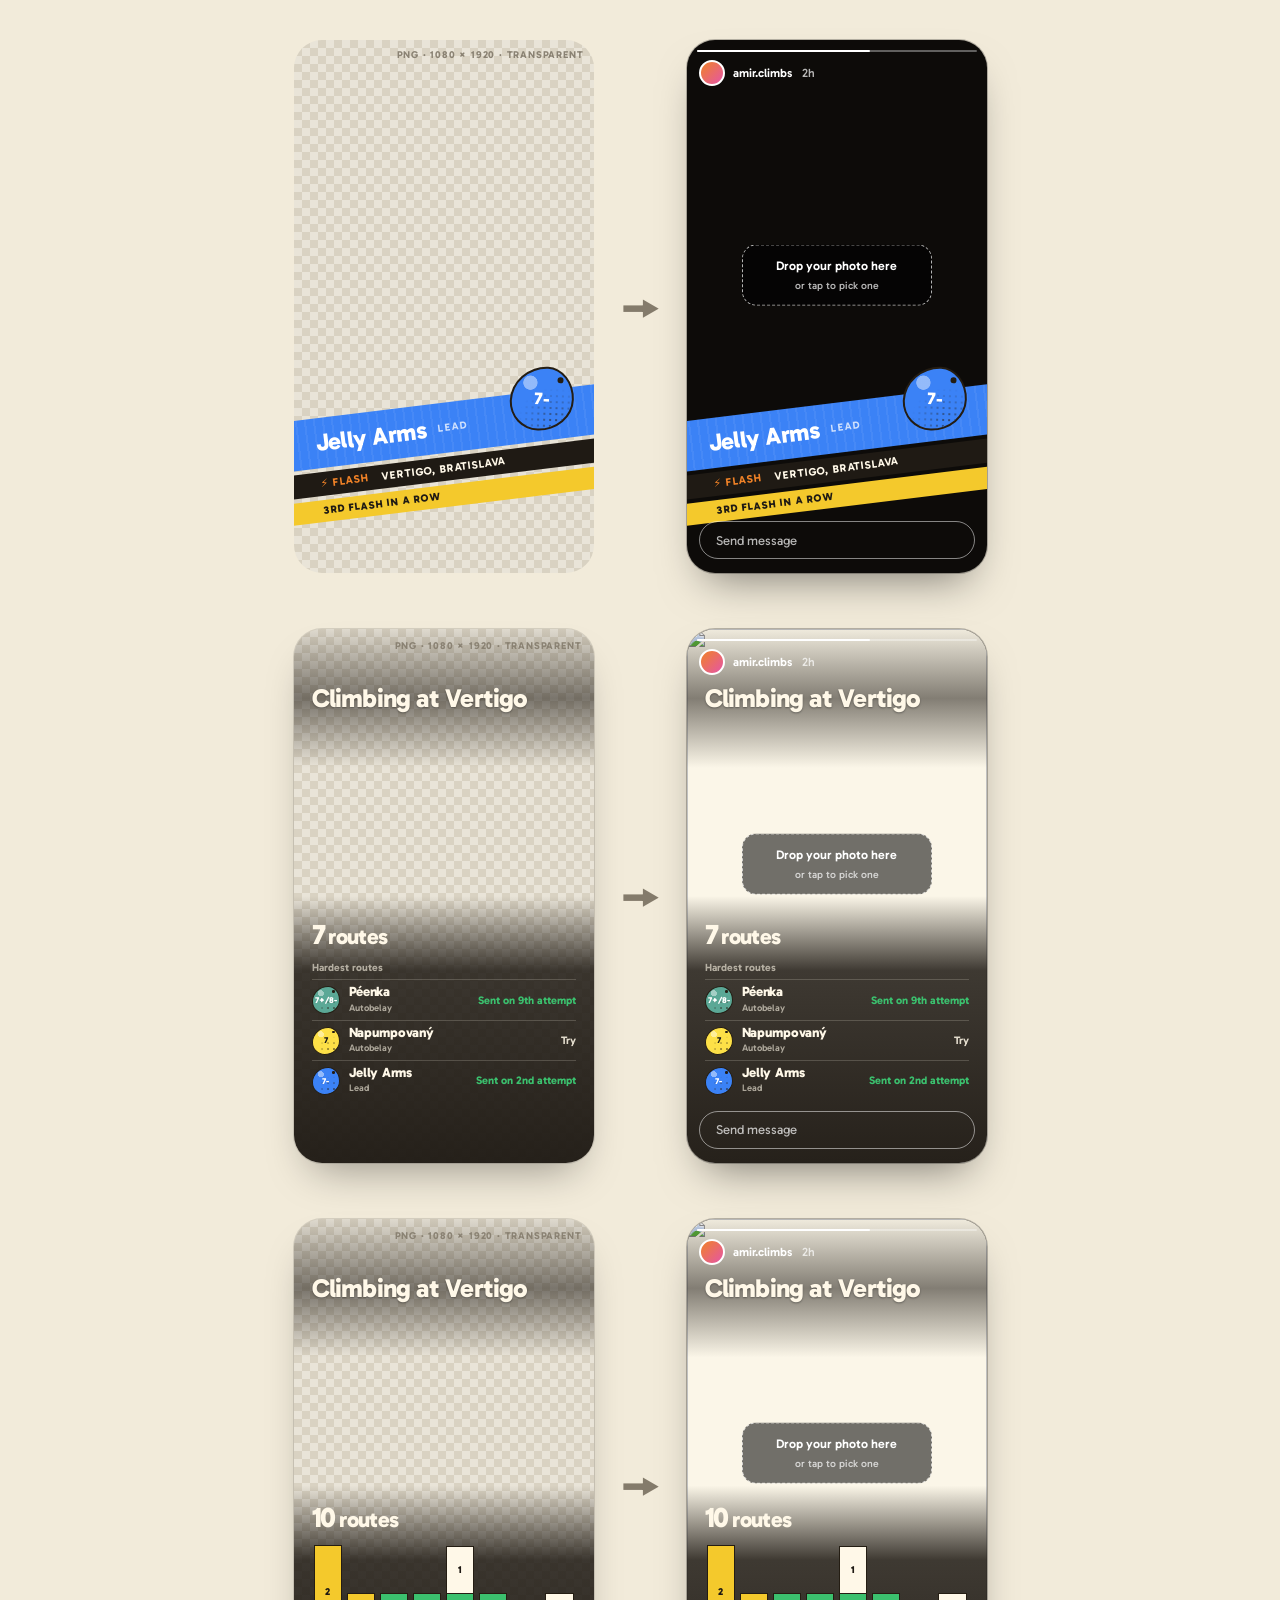
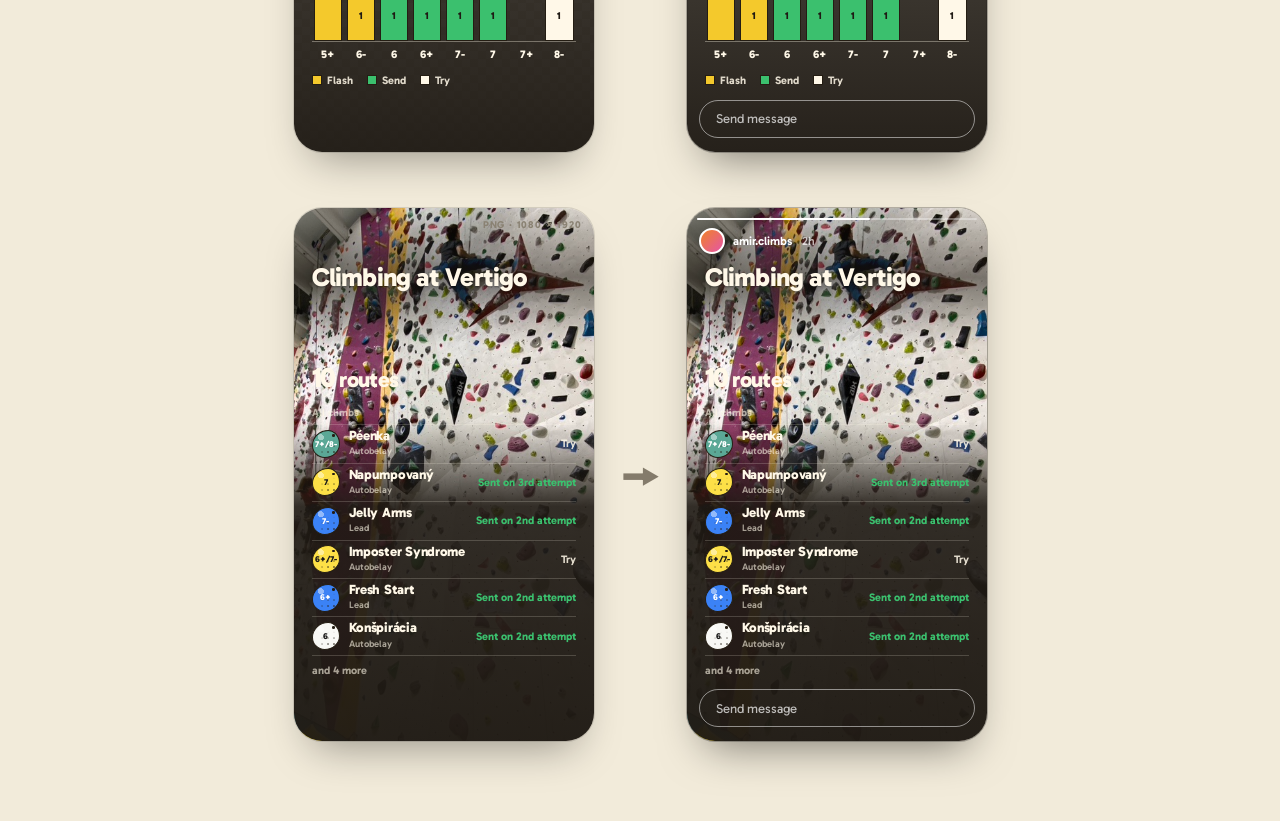
==== index.html @ 857c284e "Share format mocks" ====
<!doctype html>
<html lang="en">
<head>
<meta charset="utf-8">
<meta name="viewport" content="width=device-width, initial-scale=1, viewport-fit=cover">
<title>Jugs share formats</title>
<link rel="preconnect" href="https://fonts.googleapis.com">
<link rel="preconnect" href="https://fonts.gstatic.com" crossorigin>
<link href="https://fonts.googleapis.com/css2?family=Gabarito:wght@400;500;600;700;800&display=swap" rel="stylesheet">
<link rel="stylesheet" href="./app.css">
<style>
  :root { --ink: #1F1A14; --muted: #847B6B; --line: #E5DCC4; --font-display: "Gabarito", system-ui, -apple-system, sans-serif; --cream: #FFF8E8; }
  * { box-sizing: border-box; }
  html, body { margin: 0; padding: 0; }
  body { background: var(--bg); color: var(--ink); font-family: var(--font-body); font-size: 15px; line-height: 1.5; -webkit-font-smoothing: antialiased; }
  .page { max-width: 900px; margin: 0 auto; padding: 40px 20px 80px; }
  h1 { font-family: var(--font-display); font-weight: 800; font-size: 32px; letter-spacing: -.03em; margin: 0 0 8px; line-height: 1; }
  .lede { max-width: 620px; margin: 0 0 8px; }
  .lede.m { color: var(--muted); margin-bottom: 34px; }
  h2 { font-family: var(--font-display); font-weight: 800; font-size: 20px; letter-spacing: -.02em; margin: 40px 0 4px; }
  .note { color: var(--muted); font-size: 13.5px; max-width: 620px; margin: 0 0 18px; }
  .pair { display: flex; gap: 32px; flex-wrap: wrap; align-items: flex-start; }
  .col { flex: none; }
  .cap { font-family: var(--font-display); font-weight: 700; font-size: 14px; margin: 10px 0 2px; }
  .sub { color: var(--muted); font-size: 12.5px; max-width: 300px; line-height: 1.4; }
  ul.spec { margin: 8px 0 0; padding-left: 18px; max-width: 620px; }
  ul.spec li { margin: 4px 0; }
  ul.spec b { font-family: var(--font-display); }

  /* THE FILE. A transparent PNG: the tilted tape and the jug inside a
     rectangle with nothing else in it. The checker is the viewer's, not
     the file's. Drawn at a third of its export size. */
  .pair { justify-content: center; align-items: center; gap: 28px; }
  .arrow { font-family: var(--font-display); font-weight: 800; font-size: 40px; color: var(--muted); }
  .file.story { border-radius: 28px; box-shadow: none;
    background-color: #e9e4d8;
    background-image: linear-gradient(45deg, #d9d2c2 25%, transparent 25%, transparent 75%, #d9d2c2 75%), linear-gradient(45deg, #d9d2c2 25%, transparent 25%, transparent 75%, #d9d2c2 75%);
    background-size: 16px 16px; background-position: 0 0, 8px 8px; }
  .file .dim { position: absolute; top: 8px; right: 10px; font-size: 10px; font-weight: 700; letter-spacing: .08em; text-transform: uppercase; color: #8a8273; }

  /* THE PHONE. A story frame; the clip under the sticker is whatever the
     person filmed, so it takes a drop. */
  .story { width: 300px; aspect-ratio: 9 / 16; border-radius: 28px; overflow: hidden; position: relative; background: #0d0b09;
    box-shadow: 0 0 0 1px rgba(0,0,0,.25), 0 22px 44px -18px rgba(0,0,0,.5); }
  .story .vid, .story video { position: absolute; inset: 0; width: 100%; height: 100%; object-fit: cover; object-position: 60% 40%; }
  .story .vid.fallback { filter: brightness(.72) saturate(.9) blur(.4px); transform: scale(1.06); }
  .story .ig-bar { position: absolute; top: 10px; left: 10px; right: 10px; height: 2px; border-radius: 2px; background: rgba(255,255,255,.35); z-index: 3; }
  .story .ig-bar i { display: block; width: 62%; height: 100%; background: #fff; border-radius: 2px; }
  .story .ig-who { position: absolute; top: 20px; left: 12px; display: flex; align-items: center; gap: 8px; color: #fff; font-size: 12px; font-weight: 600; z-index: 3; }
  .story .ig-who b { width: 26px; height: 26px; border-radius: 50%; background: linear-gradient(135deg,#F08227,#E555A7); border: 2px solid #fff; }
  .story .ig-who span { opacity: .7; font-weight: 500; margin-left: 2px; }
  .story .ig-msg { position: absolute; left: 12px; right: 12px; bottom: 14px; height: 38px; border-radius: 22px; z-index: 3;
    border: 1px solid rgba(255,255,255,.5); color: rgba(255,255,255,.7); font-size: 13px; display: flex; align-items: center; padding: 0 16px; }
  .story .drop { position: absolute; left: 50%; top: 44%; transform: translate(-50%,-50%); z-index: 4; text-align: center; color: #fff; font-size: 12.5px; font-weight: 600;
    background: rgba(0,0,0,.55); border: 1.5px dashed rgba(255,255,255,.7); border-radius: 14px; padding: 12px 14px; width: 190px; line-height: 1.35; cursor: pointer; }
  .story .drop small { display: block; opacity: .7; font-weight: 500; margin-top: 4px; }
  .story.has .drop { display: none; }
  .story.over { outline: 3px solid var(--orange); }
  input[type=file] { display: none; }

  /* THE STICKER, as picked: the tape in the hold's colour at the angle
     tape gets stuck on, running off both edges; the small print on an ink
     strip; a third strip only when there is a line worth it; the jug
     closing the name strip, riding high and a little off its line. The jug
     keeps its print inside the outline; only the plate cast behind it
     goes, so nothing sits outside the round. */
  .hold.sm.h64 { flex: 0 0 64px; width: 64px; height: 64px; }
  .hold.sm.h64 .route.sm { flex: 0 0 64px; width: 64px; height: 64px; font-size: 17px; }
  .hold.flat .route { box-shadow: none; }
  .t-tape { position: absolute; left: -30px; right: -30px; bottom: 66px; transform: rotate(-7deg); z-index: 5; --pl: 54px; }
  .t-tape .strip { display: flex; align-items: center; gap: 12px; padding: 0 118px 0 var(--pl); height: 50px; background: var(--tc); color: var(--tk);
    background-image: repeating-linear-gradient(90deg, rgba(255,255,255,.06) 0 2px, transparent 2px 9px); }
  .t-tape .strip .nm { font-family: var(--font-display); font-weight: 800; font-size: 24px; letter-spacing: -.02em; white-space: nowrap; }
  .t-tape .strip .disc { font-family: var(--font-body); font-weight: 700; font-size: 10.5px; letter-spacing: .12em; text-transform: uppercase; opacity: .75; white-space: nowrap; }
  .t-tape .strip2 { margin-top: 4px; height: 24px; padding-left: var(--pl); background: var(--ink); color: var(--cream); font-size: 11px; font-weight: 700; letter-spacing: .08em; text-transform: uppercase; display: flex; align-items: center; gap: 14px; white-space: nowrap; }
  .t-tape .strip2 b { color: var(--orange); }
  .t-tape .strip3 { margin-top: 4px; height: 22px; padding-left: var(--pl); background: var(--yellow); color: var(--ink); font-size: 10.5px; font-weight: 800; letter-spacing: .08em; text-transform: uppercase; display: flex; align-items: center; white-space: nowrap; }
  .t-tape .hold { position: absolute; right: 38px; top: -24px; transform: rotate(9deg); }
  .story .t-tape { left: -30px; right: -30px; }
  .story .t-tape .hold { right: 44px; }

  .flow { display: flex; gap: 10px; flex-wrap: wrap; margin: 10px 0 0; padding: 0; list-style: none; }
  .flow li { background: var(--paper); border: 1.5px solid var(--line); border-radius: 12px; padding: 9px 12px; font-size: 13px; max-width: 230px; }
  .flow li b { display: block; font-family: var(--font-display); font-size: 12px; color: var(--muted); letter-spacing: .06em; text-transform: uppercase; margin-bottom: 2px; }
  .pill { display: inline-flex; align-items: center; gap: 6px; padding: 7px 12px; border-radius: 999px; background: var(--ink); color: var(--cream);
    font-family: var(--font-display); font-weight: 700; font-size: 12.5px; vertical-align: middle; }
  /* holds: holdHTML's emission, small */
  .hold.sm.hx { flex: 0 0 var(--hs); width: var(--hs); height: var(--hs); }
  .hold.sm.hx .route.sm { flex: 0 0 var(--hs); width: var(--hs); height: var(--hs); font-size: calc(var(--hs) * .3); --rox: 3px; --roy: 4px; --rbw: 2px; }
  .hold.sm.hx .badge-sent { width: 15px; height: 15px; top: -5px; right: -5px; }
  .hold.sm.hx .badge-sent svg { width: 8px; height: 8px; }

  /* ===== THE POSTER. 1080×1920, opaque. The lane's own wall photo is the
     whole picture. The place is the headline, the city under it, the date
     small. Then how much was climbed. Then ONE highlight if the session
     earned one, printed as the same tape the send sticker uses, so the two
     things people share are one family. On a quiet session the holds
     climbed sit where the tape would, no ticks, the count already says how
     many were sent. A paper foot with the lockup and the store line. */
  .card { width: 270px; aspect-ratio: 9 / 16; border-radius: 22px; overflow: hidden; position: relative; background: var(--paper-2);
    display: flex; flex-direction: column; box-shadow: 0 0 0 1px rgba(0,0,0,.12), 0 22px 44px -18px rgba(0,0,0,.4); }
  .card .ph { position: relative; flex: 1; min-height: 0; overflow: hidden; }
  .card .ph img { position: absolute; inset: 0; width: 100%; height: 100%; object-fit: cover; object-position: 60% 30%; }
  .card .scrim { position: absolute; inset: 0; background: linear-gradient(180deg, rgba(31,26,20,.05) 0%, rgba(31,26,20,.55) 13%, rgba(31,26,20,0) 26%, rgba(31,26,20,0) 50%, rgba(31,26,20,.86) 64%, rgba(31,26,20,.97) 100%); }
  .card .ph.plate { background: var(--ink); }
  .card .ph.plate::before { content: ""; position: absolute; inset: 0; opacity: .75;
    background-image: radial-gradient(circle, rgba(255,255,255,.16) 1.2px, transparent 1.5px); background-size: 7px 7px;
    -webkit-mask: linear-gradient(128deg, transparent 12%, #000 78%); mask: linear-gradient(128deg, transparent 12%, #000 78%); }
  .card .ph.plate .scrim { display: none; }
  .card .who { position: absolute; top: 16px; left: 18px; display: flex; align-items: center; gap: 8px; color: var(--cream); font-size: 12.5px; font-weight: 700; z-index: 2; }
  .card .who b { width: 26px; height: 26px; border-radius: 50%; background: linear-gradient(135deg,#F08227,#E555A7); border: 2px solid var(--cream); }
  .card .who .d { font-weight: 600; opacity: .7; margin-left: 2px; }
  /* the words: "Climbing at Vertigo" up top. The count
     of routes and boulders is the big figure. Then the one line the rule
     wrote, named for what it is: an epic project sent, a big flash, a new
     hardest. No date (the post carries one), no sends, no holds. */
  .card .top { position: absolute; top: 58px; left: 18px; right: 18px; color: var(--cream); z-index: 2; text-shadow: 0 1px 2px rgba(0,0,0,.35); }
  .card .top .hl { font-family: var(--font-display); font-weight: 800; font-size: 26px; letter-spacing: -.03em; line-height: .95; }
  .card .top .ctx { font-family: var(--font-display); font-weight: 700; font-size: 14px; color: rgba(255,248,232,.78); margin-top: 4px; }
  .card .words { position: absolute; left: 18px; right: 18px; bottom: 62px; color: var(--cream); z-index: 2; }
  .card .n { font-family: var(--font-display); font-weight: 800; font-size: 22px; letter-spacing: -.03em; line-height: 1.05; color: var(--cream); display: flex; gap: 12px; }
  .card .n b { font-weight: 800; font-size: 28px; letter-spacing: -.04em; margin-right: 4px; }
  /* the list: the hardest routes attempted, top three by grade. Small, so
     the photo keeps the frame: the name with the discipline under it, the
     outcome on the right in plain words. A rule puts a label over its row. */
  .card .list { margin-top: 10px; }
  .card .lt { font-size: 10.5px; font-weight: 700; color: rgba(255,248,232,.6); margin-bottom: 4px; }
  .card .li { display: flex; align-items: center; gap: 9px; padding: 5px 0; border-top: 1px solid rgba(255,248,232,.18); }
  .card .li .hold { flex: none; }
  .card .li .mid { flex: none; }
  .card .li .nm { font-family: var(--font-display); font-weight: 800; font-size: 13.5px; letter-spacing: -.02em; line-height: 1.05; white-space: nowrap; }
  .card .li .ds { font-size: 9.5px; font-weight: 600; color: rgba(255,248,232,.6); margin-top: 1px; }
  .card .li .out { flex: 1; min-width: 0; font-size: 11px; font-weight: 700; color: rgba(255,248,232,.85); text-align: right; line-height: 1.2; }
  .card .li .out.s { color: var(--green-lit); }
  .card .li .out.f { color: var(--yellow); }
  .hold.sm.h34 { flex: 0 0 28px; width: 28px; height: 28px; }
  .hold.sm.h34 .route.sm { flex: 0 0 28px; width: 28px; height: 28px; font-size: 8.5px; --rbw: 1.5px; }

  .card { width: 300px; border-radius: 28px; }
  .card .dim { position: absolute; top: 10px; right: 12px; z-index: 3; font-size: 10px; font-weight: 700; letter-spacing: .08em; text-transform: uppercase; color: #8a8273; }
  #png { background-color: #e9e4d8;
    background-image: linear-gradient(45deg, #d9d2c2 25%, transparent 25%, transparent 75%, #d9d2c2 75%), linear-gradient(45deg, #d9d2c2 25%, transparent 25%, transparent 75%, #d9d2c2 75%);
    background-size: 16px 16px; background-position: 0 0, 8px 8px; }
  #png .ph { background: transparent; }

  .story .card { position: absolute; inset: 0; width: 100%; border-radius: 0; box-shadow: none; }
  .story .ig-bar, .story .ig-who, .story .ig-msg { z-index: 6; }
  .story .drop { z-index: 7; }
  .gap { height: 56px; }
  /* THE CHART. Same frame as the poster, the list swapped for a bar per
     whole grade, stacked by outcome: flash, send, try. Three colours, one
     legend. Counts sit on the bars. */
  .card .chart { margin-top: 14px; }
  .card .bars { display: flex; align-items: flex-end; gap: 5px; height: 96px; padding: 0 2px; border-bottom: 1.5px solid rgba(255,248,232,.35); }
  .card .bar { flex: 1; display: flex; flex-direction: column-reverse; justify-content: flex-start; height: 100%; }
  .card .seg { flex: none; height: calc(var(--u) * var(--k)); display: flex; align-items: center; justify-content: center; font-family: var(--font-display); font-weight: 800; font-size: 10px; color: var(--ink); border: 1.5px solid var(--ink-plate); }
  .card .seg + .seg { margin-bottom: -1.5px; }
  .card .seg.fl { background: var(--yellow); }
  .card .seg.se { background: var(--green-lit); }
  .card .seg.tr { background: var(--cream); color: var(--ink); }
  .card .axis { display: flex; gap: 5px; padding: 5px 2px 0; }
  .card .axis div { flex: 1; text-align: center; font-family: var(--font-display); font-weight: 800; font-size: 11px; color: var(--cream); }
  .card .legend { display: flex; gap: 14px; margin-top: 10px; font-size: 11px; font-weight: 700; color: rgba(255,248,232,.85); }
  .card .legend i { display: inline-block; width: 10px; height: 10px; border: 1.5px solid var(--ink-plate); margin-right: 5px; vertical-align: -1px; }
  .card .legend .fl i { background: var(--yellow); } .card .legend .se i { background: var(--green-lit); } .card .legend .tr i { background: var(--cream); }
  #png3 { background-color: #e9e4d8;
    background-image: linear-gradient(45deg, #d9d2c2 25%, transparent 25%, transparent 75%, #d9d2c2 75%), linear-gradient(45deg, #d9d2c2 25%, transparent 25%, transparent 75%, #d9d2c2 75%);
    background-size: 16px 16px; background-position: 0 0, 8px 8px; }
  #png3 .ph { background: transparent; }
  /* THE FULL LIST. Opaque, a photo of the gym itself behind it. Every
     climb from the hardest down, six rows, the rest counted in one line. */
  .card.full .scrim { background: linear-gradient(180deg, rgba(31,26,20,.05) 0%, rgba(31,26,20,.55) 13%, rgba(31,26,20,0) 26%, rgba(31,26,20,0) 40%, rgba(31,26,20,.9) 56%, rgba(31,26,20,.97) 100%); }
  .card.full .list { margin-top: 12px; }
  .card.full .li { padding: 4px 0; }
  .card.full .more { padding-top: 7px; border-top: 1px solid rgba(255,248,232,.18); font-size: 11px; font-weight: 700; color: rgba(255,248,232,.6); }
</style>
</head>
<body>
<div class="page">
  <div class="pair">
    <div class="col">
      <div class="file story">
        <div class="dim">PNG · 1080 × 1920 · transparent</div>
        <div class="t-tape" style="--tc:#3b82f6;--tk:#ffffff">
          <div class="strip"><span class="nm">Jelly Arms</span><span class="disc">Lead</span></div>
          <div class="strip2"><b>⚡ Flash</b><span>Vertigo, Bratislava</span></div>
          <div class="strip3">3rd flash in a row</div>
          <span class="hold sm h64 flat" data-hold="blue|7-"></span>
        </div>
      </div>
    </div>
    <div class="arrow">→</div>
    <div class="col">
      <div class="story" id="story">
        <img class="vid fallback" id="fallback" alt="">
        <div class="ig-bar"><i></i></div>
        <div class="ig-who"><b></b>amir.climbs<span>2h</span></div>
        <div class="drop" id="drop">Drop your photo here<small>or tap to pick one</small></div>
        <div class="t-tape" style="--tc:#3b82f6;--tk:#ffffff">
          <div class="strip"><span class="nm">Jelly Arms</span><span class="disc">Lead</span></div>
          <div class="strip2"><b>⚡ Flash</b><span>Vertigo, Bratislava</span></div>
          <div class="strip3">3rd flash in a row</div>
          <span class="hold sm h64 flat" data-hold="blue|7-"></span>
        </div>
        <div class="ig-msg">Send message</div>
      </div>
      <input type="file" id="pick" accept="image/*,video/*">
    </div>
  </div>
  <div class="gap"></div>
  <div class="pair">
    <div class="col"><div class="card" id="png"><div class="dim">PNG · 1080 × 1920 · transparent</div></div></div>
    <div class="arrow">→</div>
    <div class="col">
      <div class="story" id="story2">
        <div class="card" id="ig"></div>
        <div class="ig-bar"><i></i></div>
        <div class="ig-who"><b></b>amir.climbs<span>2h</span></div>
        <div class="drop" id="drop2">Drop your photo here<small>or tap to pick one</small></div>
        <div class="ig-msg">Send message</div>
      </div>
      <input type="file" id="pick2" accept="image/*">
    </div>
  </div>
  <div class="gap"></div>
  <div class="pair">
    <div class="col"><div class="card" id="png3"><div class="dim">PNG · 1080 × 1920 · transparent</div></div></div>
    <div class="arrow">→</div>
    <div class="col">
      <div class="story" id="story3">
        <div class="card" id="ig3"></div>
        <div class="ig-bar"><i></i></div>
        <div class="ig-who"><b></b>amir.climbs<span>2h</span></div>
        <div class="drop" id="drop3">Drop your photo here<small>or tap to pick one</small></div>
        <div class="ig-msg">Send message</div>
      </div>
      <input type="file" id="pick3" accept="image/*">
    </div>
  </div>
  <div class="gap"></div>
  <div class="pair">
    <div class="col"><div class="card full" id="png4"><div class="dim">PNG · 1080 × 1920</div></div></div>
    <div class="arrow">→</div>
    <div class="col">
      <div class="story" id="story4">
        <div class="card full" id="ig4"></div>
        <div class="ig-bar"><i></i></div>
        <div class="ig-who"><b></b>amir.climbs<span>2h</span></div>
        <div class="ig-msg">Send message</div>
      </div>
    </div>
  </div>
</div>

<script>
  var PHOTO = "https://rtwpyhnmnrdedzvmehwr.supabase.co/storage/v1/object/public/wall-photos/vertigo-ab-anchor-8-1788968189180.jpg";
  var COLORS = {
    white:{bg:"#f8f8f5",fg:"#1a1a1a"}, yellow:{bg:"#fde047",fg:"#1a1a1a"}, orange:{bg:"#f97316",fg:"#ffffff"},
    red:{bg:"#e11d48",fg:"#ffffff"}, pink:{bg:"#ec4899",fg:"#ffffff"}, blue:{bg:"#3b82f6",fg:"#ffffff"},
    green:{bg:"#15803d",fg:"#ffffff"}, teal:{bg:"#5ba896",fg:"#ffffff"}, black:{bg:"#26211a",fg:"#FFF8E8"}
  };
  // holdHTML()'s exact emission for a rope hold: the grade on the face.
  function routeDiv(color, grade) {
    var c = COLORS[color] || COLORS.blue;
    return '<div class="route sm' + (color === "black" ? " is-deep" : "") +
      '" style="--c:' + c.bg + ';color:' + c.fg + '"><span class="bolt"></span><span class="grade">' + grade + '</span></div>';
  }
  document.querySelectorAll("[data-hold]").forEach(function (el) {
    var p = el.getAttribute("data-hold").split("|"); el.innerHTML = routeDiv(p[0], p[1]);
  });
  document.getElementById("fallback").src = PHOTO;

  // Your own clip under the sticker: drop or pick, stays in the page.
  var story = document.getElementById("story"), pick = document.getElementById("pick");
  function useFile(f) {
    if (!f) return;
    var url = URL.createObjectURL(f), old = story.querySelector(".own");
    if (old) old.remove();
    var el;
    if (f.type.indexOf("video") === 0) {
      el = document.createElement("video"); el.src = url; el.muted = true; el.loop = true; el.playsInline = true; el.autoplay = true;
    } else {
      el = document.createElement("img"); el.src = url;
    }
    el.className = "vid own";
    story.insertBefore(el, story.querySelector(".ig-bar"));
    story.classList.add("has");
  }
  ["dragenter", "dragover"].forEach(function (t) { story.addEventListener(t, function (e) { e.preventDefault(); story.classList.add("over"); }); });
  ["dragleave", "drop"].forEach(function (t) { story.addEventListener(t, function (e) { e.preventDefault(); story.classList.remove("over"); }); });
  story.addEventListener("drop", function (e) { useFile(e.dataTransfer.files[0]); });
  document.getElementById("drop").addEventListener("click", function () { pick.click(); });
  pick.addEventListener("change", function () { useFile(pick.files[0]); });
  var PHOTOS2 = { vertigo: PHOTO, k2: "https://rtwpyhnmnrdedzvmehwr.supabase.co/storage/v1/object/public/wall-photos/k2-bratislava-ab-lead-162-1789653473281.jpg" };
  var S = { gym: "Vertigo", n: [[7, "routes"]], photo: "vertigo",
    rows: [["teal","7+/8-","Péenka","Autobelay","Sent on 9th attempt","s"],["yellow","7","Napumpovaný","Autobelay","Try",""],["blue","7-","Jelly Arms","Lead","Sent on 2nd attempt","s"]] };
  function countHTML(n) {
    return '<div class="n">' + n.map(function (x) { return '<div><b>' + x[0] + '</b>' + x[1] + '</div>'; }).join('') + '</div>';
  }
  function listHTML(rows) {
    return '<div class="list"><div class="lt">Hardest routes</div>' + rows.map(function (r) {
      return '<div class="li"><span class="hold sm h34 flat">' + routeDiv(r[0], r[1]) + '</span>' +
        '<div class="mid"><div class="nm">' + r[2] + '</div><div class="ds">' + r[3] + '</div></div>' +
        '<div class="out ' + r[5] + '">' + r[4] + '</div></div>';
    }).join('') + '</div>';
  }
  function poster(s) {
    return '<div class="ph"><img class="bg" src="' + PHOTOS2[s.photo] + '" alt=""><div class="scrim"></div>' +
      '<div class="top"><div class="hl">Climbing at ' + s.gym + '</div></div>' +
      '<div class="words">' + countHTML(s.n) + listHTML(s.rows) + '</div></div>';
  }
  document.getElementById("png").insertAdjacentHTML("beforeend", poster(S).replace(/<img[^>]*>/, ""));
  document.getElementById("ig").innerHTML = poster(S);

  // Your own photo as the poster's picture, on both frames. Stays in the page.
  var story2 = document.getElementById("story2"), pick2 = document.getElementById("pick2");
  function useFile2(f) {
    if (!f) return;
    var url = URL.createObjectURL(f);
    document.querySelectorAll("#ig img.bg").forEach(function (img) { img.src = url; });
    story2.classList.add("has");
  }
  ["dragenter", "dragover"].forEach(function (t) { story2.addEventListener(t, function (e) { e.preventDefault(); story2.classList.add("over"); }); });
  ["dragleave", "drop"].forEach(function (t) { story2.addEventListener(t, function (e) { e.preventDefault(); story2.classList.remove("over"); }); });
  story2.addEventListener("drop", function (e) { useFile2(e.dataTransfer.files[0]); });
  document.getElementById("drop2").addEventListener("click", function () { pick2.click(); });
  pick2.addEventListener("change", function () { useFile2(pick2.files[0]); });

  // Every grade step from the lowest attempted to the highest, empty steps
  // included, so the axis is the range the log defines. An in-between grade
  // ("6+/7-") folds up onto its harder rung, the app's own rule. Per step:
  // flash, send, try.
  var C = { gym: "Vertigo", n: [[10, "routes"]], photo: "vertigo",
    buckets: [["5+", 2, 0, 0], ["6-", 1, 0, 0], ["6", 0, 1, 0], ["6+", 0, 1, 0], ["7-", 0, 1, 1], ["7", 0, 1, 0], ["7+", 0, 0, 0], ["8-", 0, 0, 1]] };
  function chartHTML(b) {
    var max = Math.max.apply(null, b.map(function (x) { return x[1] + x[2] + x[3]; }));
    var u = Math.floor(96 / max);
    function seg(k, cls) { return k ? '<div class="seg ' + cls + '" style="--u:' + u + 'px;--k:' + k + '">' + k + '</div>' : ''; }
    return '<div class="chart"><div class="bars">' + b.map(function (x) {
        return '<div class="bar">' + seg(x[1], "fl") + seg(x[2], "se") + seg(x[3], "tr") + '</div>';
      }).join('') + '</div>' +
      '<div class="axis">' + b.map(function (x) { return '<div>' + x[0] + '</div>'; }).join('') + '</div>' +
      '<div class="legend"><span class="fl"><i></i>Flash</span><span class="se"><i></i>Send</span><span class="tr"><i></i>Try</span></div></div>';
  }
  function chartPoster(c) {
    return '<div class="ph"><img class="bg" src="' + PHOTOS2[c.photo] + '" alt=""><div class="scrim"></div>' +
      '<div class="top"><div class="hl">Climbing at ' + c.gym + '</div></div>' +
      '<div class="words">' + countHTML(c.n) + chartHTML(c.buckets) + '</div></div>';
  }
  document.getElementById("png3").insertAdjacentHTML("beforeend", chartPoster(C).replace(/<img[^>]*>/, ""));
  document.getElementById("ig3").innerHTML = chartPoster(C);
  var story3 = document.getElementById("story3"), pick3 = document.getElementById("pick3");
  function useFile3(f) {
    if (!f) return;
    var url = URL.createObjectURL(f);
    document.querySelectorAll("#ig3 img.bg").forEach(function (img) { img.src = url; });
    story3.classList.add("has");
  }
  ["dragenter", "dragover"].forEach(function (t) { story3.addEventListener(t, function (e) { e.preventDefault(); story3.classList.add("over"); }); });
  ["dragleave", "drop"].forEach(function (t) { story3.addEventListener(t, function (e) { e.preventDefault(); story3.classList.remove("over"); }); });
  story3.addEventListener("drop", function (e) { useFile3(e.dataTransfer.files[0]); });
  document.getElementById("drop3").addEventListener("click", function () { pick3.click(); });
  pick3.addEventListener("change", function () { useFile3(pick3.files[0]); });

  // Every climb, hardest first. Six rows; past that the rest are one count.
  var F = { gym: "Vertigo", n: [[10, "routes"]],
    rows: [["teal","7+/8-","Péenka","Autobelay","Try",""],["yellow","7","Napumpovaný","Autobelay","Sent on 3rd attempt","s"],["blue","7-","Jelly Arms","Lead","Sent on 2nd attempt","s"],
      ["yellow","6+/7-","Imposter Syndrome","Autobelay","Try",""],["blue","6+","Fresh Start","Lead","Sent on 2nd attempt","s"],["white","6","Konšpirácia","Autobelay","Sent on 2nd attempt","s"],
      ["blue","6-","Midweek Crisis","Autobelay","Flash","f"],["black","5+","Premiant","Autobelay","Flash","f"],["neonorange","5+","Podium Wave","Autobelay","Flash","f"],["white","5","Warm Up","Autobelay","Flash","f"]] };
  var FIT = 6;
  function fullPoster(f) {
    var shown = f.rows.slice(0, FIT), rest = f.rows.length - shown.length;
    return '<div class="ph"><img class="bg" src="images/sessions/vertigo-hero.jpg" style="object-position:50% 50%" alt=""><div class="scrim"></div>' +
      '<div class="top"><div class="hl">Climbing at ' + f.gym + '</div></div>' +
      '<div class="words">' + countHTML(f.n) + listHTML(shown).replace('Hardest routes', 'All climbs').replace(/<\/div>$/, (rest ? '<div class="more">and ' + rest + ' more</div>' : '') + '</div>') + '</div></div>';
  }
  document.getElementById("png4").insertAdjacentHTML("beforeend", fullPoster(F));
  document.getElementById("ig4").innerHTML = fullPoster(F);
</script>
</body>
</html>
---- app.css ----
:root{--bg: #F2EBDA;--paper: #FFFFFF;--paper-2: #FBF6E8;--ink-2: #3E362C;--faint: #BDB3A0;--line-2: #D2C7AC;--ink-plate: #241D13;--red: #E23B2E;--red-d: #B22A20;--orange: #F08227;--orange-d: #C5641B;--yellow: #F4C92C;--yellow-d: #B6921A;--green: #2FA058;--green-d: #1F7A3F;--blue: #2B7BD8;--blue-d: #1E5BA2;--purple: #8147D0;--purple-d: #5E2FA0;--pink: #E555A7;--black: #2A241D;--soft-shadow: 0 2px 0 rgba(31,26,20,.06), 0 8px 18px -8px rgba(31,26,20,.18);--font-body: "Gabarito", system-ui, -apple-system, sans-serif;--font-mono: "Gabarito", system-ui, -apple-system, sans-serif;--card: #ffffff;--ab: #16a34a;--boulder: #ea580c;--green-lit: #3BC06E;--elec-core: #FFFDF0;--proj: #E8A02C;--hot-core: #FFE9A8;--hot-1: #FFB347;--hot-2: #F97316;--hot-3: #E23B2E;--ply-dot: rgba(95,72,38,.13);--tabbar-h: 80px;--demo-bar-h: 40px}:root{--radius-jug: 58% 42% 55% 45% / 55% 50% 50% 45%}.route{--c: #6b7280;--plate: var(--ink-plate);--rbw: 3px;--rox: 6px;--roy: 7px;--rdot: 1.6px;--rgrid: 7.5px;--rhi: 13%;position:relative;aspect-ratio:1 / 1;border-radius:var(--radius-jug);display:flex;align-items:center;justify-content:center;font-size:17px;cursor:pointer;user-select:none;background-color:var(--c);border:var(--rbw) solid var(--plate);box-shadow:var(--rox) var(--roy) 0 0 color-mix(in srgb,var(--c) 52%,var(--plate));transition:transform 80ms ease}.route.is-deep{--plate: #F5F1E8}.route:active{transform:scale(.95)}.route:before{content:"";position:absolute;inset:0;border-radius:inherit;pointer-events:none;z-index:1;background-image:radial-gradient(circle,color-mix(in srgb,var(--c) 42%,var(--plate)) var(--rdot),transparent calc(var(--rdot) + .3px));background-size:var(--rgrid) var(--rgrid);-webkit-mask:radial-gradient(ellipse 105% 95% at 74% 88%,#000,transparent 60%);mask:radial-gradient(ellipse 105% 95% at 74% 88%,#000,transparent 60%)}.route:after{content:"";position:absolute;inset:0;border-radius:inherit;pointer-events:none;z-index:2;background:radial-gradient(circle at 30% 24%,color-mix(in srgb,var(--c) 55%,#ffffff) 0 var(--rhi),transparent calc(var(--rhi) + 1%))}.route .grade{line-height:1;position:relative;z-index:3;font-family:var(--font-display);font-weight:800}.route .bolt{position:absolute;z-index:2;top:13%;right:15%;width:10%;height:10%;border-radius:50%;background:var(--plate)}.route .acc2{--s: 74%;position:absolute;inset:0;border-radius:inherit;z-index:2;pointer-events:none;background-image:linear-gradient(to right,transparent calc(var(--s) - 1.6px),var(--ink-plate) calc(var(--s) - 1.6px) calc(var(--s) + 1.6px),transparent calc(var(--s) + 1.6px)),linear-gradient(to right,transparent var(--s),var(--a) var(--s))}.route .acc2:after{content:"";position:absolute;inset:0;border-radius:inherit;background-image:radial-gradient(circle,color-mix(in srgb,var(--a) 42%,var(--ink-plate)) var(--rdot),transparent calc(var(--rdot) + .3px));background-size:var(--rgrid) var(--rgrid);-webkit-mask:linear-gradient(to right,transparent var(--s),#000 var(--s));mask:linear-gradient(to right,transparent var(--s),#000 var(--s))}.route.boul .grade{font-size:13px;letter-spacing:-.02em}.route.sm.boul .grade{font-size:11px}.jug{position:relative;font-size:13px}.jug.sm{flex:0 0 52px;width:52px;font-size:10px}.jug .route{position:relative;z-index:1;width:100%}.jug .t-tag{position:absolute;z-index:5;right:-7%;bottom:-6%;overflow:hidden;font-family:var(--font-display);font-weight:800;letter-spacing:-.02em;line-height:1;color:var(--sfg);display:flex;align-items:center;justify-content:center;-webkit-font-smoothing:antialiased;padding:.32em .5em .34em;border-radius:.32em;background:var(--sc);border:.13em solid var(--ink-plate);transform:rotate(-7deg);box-shadow:.13em .16em color-mix(in srgb,var(--sc) 50%,var(--ink-plate))}.jug .t-tag .gnum{position:relative;z-index:2}.jug .crease{position:absolute;z-index:3;pointer-events:none;background:transparent}.jug .crease.soft{box-shadow:inset 0 0 0 .09em #ffffff4d,0 0 .16em .01em #1f1a142e,0 0 0 1000px #1f1a141a}.route.complete{border-color:var(--green);box-shadow:var(--rox) var(--roy) 0 0 color-mix(in srgb,var(--green) 55%,var(--plate))}.route.complete .bolt{background:var(--green)}.route .sent-wash{position:absolute;inset:0;border-radius:inherit;z-index:2;pointer-events:none;background:#ffffff57}.route.neon-hold{box-shadow:var(--rox) var(--roy) 0 0 color-mix(in srgb,var(--c) 52%,var(--plate)),0 0 9px 1px var(--c)}.route.complete.neon-hold{box-shadow:var(--rox) var(--roy) 0 0 color-mix(in srgb,var(--green) 55%,var(--plate)),0 0 9px 1px var(--c)}.route.sm{flex:0 0 52px;width:52px;height:52px;aspect-ratio:auto;font-size:14px;--rbw: 2px;--rox: 4px;--roy: 5px;--rdot: 1.2px;--rgrid: 6px;--rhi: 11%}.hold{position:relative;display:block}.hold.sm{flex:0 0 52px;width:52px;height:52px}.hold .route{width:100%}.badge-p{position:absolute;top:-6px;right:-6px;width:21px;height:21px;border-radius:50%;background:#fef3c7;color:#b45309;font-size:12px;font-weight:800;display:flex;align-items:center;justify-content:center;box-shadow:0 1px 3px #0006;border:2px solid #b45309;z-index:4}.badge-sent{position:absolute;top:-7px;right:-7px;width:21px;height:21px;border-radius:50%;background:var(--green);color:#fff;display:flex;align-items:center;justify-content:center;border:2px solid var(--ink-plate);z-index:4;font-size:11px;font-weight:800}.badge-sent svg{width:12px;height:12px}.badge-sent.gold{background:var(--yellow);color:var(--ink-plate)}#plannerPage .plan-row,.route-row .plan-row{border-bottom:1px solid rgba(31,26,20,.06)}#plannerPage .plan-row:last-of-type,.route-row .plan-row:last-of-type{border-bottom:0}#plannerPage .frow,.route-row .frow{display:flex;align-items:center;gap:8px;padding:10px 2px;cursor:pointer}#plannerPage .frow.tall,.route-row .frow.tall{align-items:flex-start}#plannerPage .frow.tall .dp-mid,.route-row .frow.tall .dp-mid{padding-top:2px}#plannerPage .frow.tall .pick-zone,.route-row .frow.tall .pick-zone{align-self:stretch}#plannerPage .plan-jug,.route-row .plan-jug{position:relative;flex:0 0 52px;width:52px;display:block}#plannerPage .plan-jug .hold,#plannerPage .plan-jug .jug,#plannerPage .plan-jug .jug-zone,.route-row .plan-jug .jug-zone{pointer-events:none}#plannerPage .dp-mid,.route-row .dp-mid{flex:1;min-width:0;display:flex;flex-direction:column;gap:1px;padding-left:6px}#plannerPage .dp-rname,.route-row .dp-rname{font-family:var(--font-display);font-weight:700;font-size:13px;color:var(--ink);line-height:1.15;margin-bottom:2px;overflow:hidden;text-overflow:ellipsis;white-space:nowrap}#plannerPage .dp-fact,.route-row .dp-fact{font-size:12px;color:var(--muted);line-height:1.35}#plannerPage .fact-stat,.route-row .fact-stat{display:flex;flex-wrap:wrap;align-items:baseline;gap:5px;line-height:1.1}#plannerPage .fact-stat .n,.route-row .fact-stat .n{font-family:var(--font-display);font-weight:800;font-size:17px;letter-spacing:-.02em;color:var(--ink)}#plannerPage .fact-stat .w,#plannerPage .fact-stat .age,.route-row .fact-stat .age{font-family:var(--font-mono);font-size:11.5px;font-weight:600;letter-spacing:0;color:var(--muted)}#plannerPage .fact-stat .age.fresh,.route-row .fact-stat .age.fresh{color:var(--green-d)}#plannerPage .fact-stat .age.due,.route-row .fact-stat .age.due{color:var(--red)}.dp-word{font-family:var(--font-mono);font-size:11.5px;font-weight:600;letter-spacing:0;margin-bottom:1px}.dp-word.complete{color:#15803d}.dp-word.projecting{color:#b45309}.dp-word.untried{color:var(--muted)}.dp-word.gold{color:var(--yellow-d)}#plannerPage .pick-zone,.route-row .pick-zone{flex:0 0 auto;align-self:stretch;min-height:52px;display:flex;align-items:center;justify-content:flex-end;gap:6px;padding:0 2px 0 0;background:none;border:0;cursor:pointer}#plannerPage .pick-ring,.route-row .pick-ring{flex:0 0 34px;width:34px;height:34px;border-radius:8px;border:2px solid var(--line-2);background:var(--card);color:transparent;display:flex;align-items:center;justify-content:center}#plannerPage .pick-ring.on,.route-row .pick-ring.on{background:var(--green);border-color:var(--green-d);color:#fff;box-shadow:0 0 0 3px #2fa05833}#plannerPage .pick-ring svg,.route-row .pick-ring svg{width:16px;height:16px}#plannerPage .pick-lbl,.route-row .pick-lbl{font-family:var(--font-mono);font-size:9.5px;font-weight:600;letter-spacing:0;color:var(--muted);text-align:right;line-height:1.15;width:70px}#plannerPage .pick-zone[aria-pressed=true] .pick-lbl,.route-row .pick-zone[aria-pressed=true] .pick-lbl{color:var(--green-d)}.dd .lc-row,.climb-rows .lc-row{display:grid;grid-template-columns:58px 52px 1fr;column-gap:5px;align-items:start;padding:13px 0;border-top:1px solid var(--line)}.dd .lc-row:first-child,.climb-rows .lc-row:first-child{border-top:none}.dd .lc-jugbox,.climb-rows .lc-jugbox{display:flex;align-items:flex-start;justify-content:center;margin-right:17px}.dd .lc-name,.climb-rows .lc-name{font-family:var(--font-display);font-weight:700;font-size:15.5px;letter-spacing:-.015em;line-height:1.1;color:var(--ink)}.dd .lc-disc,.climb-rows .lc-disc,.climb-rows .lc-you{margin-top:5px;font-family:var(--font-mono);font-size:11px;font-weight:600;letter-spacing:0;color:var(--muted)}.climb-rows .lc-you{color:var(--ink)}.climb-rows .lc-you.untried{color:var(--muted)}.climb-rows .lc-you+.lc-you{margin-top:2px}.dd .lc-state,.climb-rows .lc-state{display:flex;flex-direction:column;gap:4px;text-align:left}.dd .lc-state .lc-out,.climb-rows .lc-state .lc-out{white-space:normal;line-height:17.05px}.dd .lc-state .lc-nb,.climb-rows .lc-state .lc-nb{white-space:nowrap}.dd .lc-out,.climb-rows .lc-out{font-family:var(--font-mono);font-size:11px;font-weight:600;letter-spacing:0;color:var(--ink-2);white-space:nowrap}.dd .lc-out.send,.climb-rows .lc-out.send{color:var(--green-d)}.dd .lc-out.try,.climb-rows .lc-out.try{color:var(--muted)}.dd .lc-more,.climb-rows .lc-more{width:100%;margin-top:4px;background:transparent;border:none;padding:13px 0 6px;border-top:1.5px dashed var(--line-2);font-family:var(--font-display);font-size:13px;font-weight:700;letter-spacing:-.01em;color:var(--orange-d);cursor:pointer;display:flex;align-items:center;justify-content:center;gap:6px}.dd .lc-more svg,.climb-rows .lc-more svg{width:14px;height:14px}.dd .lc-hidden,.climb-rows .lc-hidden{display:none}.dd .lc-cat,.climb-rows .lc-cat{margin-top:3px;line-height:1.2;white-space:normal;font-family:var(--font-mono);font-size:11px;font-weight:600;letter-spacing:0;color:var(--ink)}.dd .lc-fact,.climb-rows .lc-fact{margin-top:9px}.dd .fact-stat,.climb-rows .fact-stat{display:flex;flex-wrap:wrap;align-items:baseline;gap:5px;line-height:1.1}.dd .fact-stat .n,.climb-rows .fact-stat .n{font-family:var(--font-display);font-weight:800;font-size:17px;letter-spacing:-.02em;color:var(--ink)}.dd .fact-stat .w,.climb-rows .fact-stat .w{font-family:var(--font-mono);font-size:11.5px;font-weight:600;letter-spacing:0;color:var(--muted)}.dd .stamps,.climb-rows .stamps{display:flex;gap:5px;margin-top:10px;flex-wrap:wrap}.dd .stamp,.climb-rows .stamp{width:30px;border:1.5px solid var(--line-2);border-radius:7px;background:var(--paper);overflow:hidden;text-align:center}.dd .stamp .sm,.climb-rows .stamp .sm{display:block;font-family:var(--font-mono);font-size:7.5px;font-weight:600;letter-spacing:0;color:var(--muted);background:var(--paper-2);padding:2px 0 1px}.dd .stamp .sd,.climb-rows .stamp .sd{display:block;font-family:var(--font-display);font-weight:800;font-size:13px;color:var(--ink);padding:2px 0 3px;line-height:1}.dd .stamp.send,.climb-rows .stamp.send{background:var(--green);border-color:var(--green-d)}.dd .stamp.send .sm,.climb-rows .stamp.send .sm{background:#00000029;color:#ffffffeb}.dd .stamp.send .sd,.climb-rows .stamp.send .sd{color:#fff}.post{background:var(--paper);border-radius:22px;padding:16px 18px 12px;box-shadow:var(--soft-shadow);margin-bottom:24px;position:relative;overflow:hidden}.p-head{display:flex;align-items:center;gap:12px;margin-bottom:12px}.avatar{width:44px;height:44px;border-radius:50%;display:flex;align-items:center;justify-content:center;font-family:var(--font-display);font-weight:800;color:#fff;font-size:16px;letter-spacing:-.02em;box-shadow:var(--soft-shadow);position:relative;flex:0 0 44px}.avatar:after{content:"";position:absolute;top:6px;left:8px;width:12px;height:8px;border-radius:50%;background:#ffffff6b;filter:blur(2px)}.avatar span{position:relative;z-index:1;text-shadow:0 1px 0 rgba(0,0,0,.15)}.avatar.photo{overflow:hidden;background:var(--paper-2);margin:0}.avatar.photo:after{display:none}.avatar.photo img{width:100%;height:100%;object-fit:cover;display:block}.avatar.a-red{background:linear-gradient(140deg,var(--red),var(--orange))}.avatar.a-blue{background:linear-gradient(140deg,var(--blue),var(--purple))}.avatar.a-green{background:linear-gradient(140deg,var(--green),var(--blue))}.avatar.a-purple{background:linear-gradient(140deg,var(--purple),var(--pink))}.avatar.a-orange{background:linear-gradient(140deg,var(--orange),var(--yellow))}.avatar.a-pink{background:linear-gradient(140deg,var(--pink),var(--purple))}.avatar.a-gym{background:var(--orange);border-radius:14px 16px 12px 18px/16px 12px 18px 14px}.avatar.a-gym:after{width:14px;height:8px;top:7px;left:9px}.p-id{display:flex;flex-direction:column;min-width:0;flex:1 1 auto}.p-id-row{display:flex;align-items:baseline;gap:6px;flex-wrap:wrap}.p-name{font-family:var(--font-display);font-weight:800;font-size:15.5px;line-height:1.1;letter-spacing:-.015em;color:var(--ink)}.post.v2{padding:14px 16px 10px}.post.v2 .p-head{margin-bottom:10px;align-items:center}.post.v2 .p-id-row{gap:5px}.v2-headline{font-family:var(--font-display);font-weight:700;font-size:19px;line-height:1.2;letter-spacing:-.025em;color:var(--ink);margin:2px 0 14px;text-wrap:pretty}.v2-headline em{font-style:normal;color:var(--orange-d)}.post.v2 .p-meta-v2{font-family:var(--font-mono);font-size:11.5px;font-weight:600;letter-spacing:0;color:var(--muted);margin-top:3px}.v2-caption{font-family:var(--font-body);font-weight:500;font-size:14.5px;line-height:1.5;color:var(--ink-2);letter-spacing:-.003em;margin:2px 0 12px}.friend-post .v2-headline,.set-post .v2-headline{margin-bottom:5px}.friend-post .fr-count,.set-post .fr-count{margin:0 0 14px}.friend-post.fr-own{background:var(--ink-plate)}.friend-post.fr-own .v2-headline,.friend-post.fr-own .p-name{color:#fff8e8}.friend-post.fr-own .v2-headline em{color:var(--orange)}.friend-post.fr-own .fr-count{color:#fff8e8cc}.friend-post.fr-own .p-meta-v2{color:#fff8e88c}.fr-redate{position:relative;display:inline-block;padding-bottom:1px;border-bottom:1px dotted rgba(255,248,232,.45);cursor:pointer}.fr-redate:active{transform:scale(.94)}.fr-redate input{position:absolute;inset:0;width:100%;height:100%;opacity:0;border:0;padding:0;margin:0;cursor:pointer;-webkit-appearance:none;appearance:none}.friend-post.fr-own .fr-mod .mf-card{border:1px solid rgba(255,255,255,.5)}.friend-post.fr-own .climb-rows .lc-name{color:#fff8e8}.friend-post.fr-own .climb-rows .lc-disc{color:#fff8e88c}.friend-post.fr-own .climb-rows .lc-out{color:#fff8e8cc}.friend-post.fr-own .climb-rows .lc-out.try{color:#fff8e88c}.friend-post.fr-own .climb-rows .lc-out.send{color:var(--green)}.friend-post.fr-own .climb-rows .lc-row{border-top-color:#fff8e824}.friend-post.fr-own .climb-rows .lc-cat,.friend-post.fr-own .climb-rows .fact-stat .n{color:#fff8e8}.friend-post.fr-own .climb-rows .fact-stat .w{color:#fff8e88c}.friend-post.fr-own .climb-rows .stamp .sd{color:#fff8e8}.friend-post.fr-own .see-climbs{color:var(--orange)}.climb-rows .lc-row[data-rm],.friend-post .mf-card[data-rm]{cursor:pointer}.friend-post .mf-card[data-rm]:active{transform:scale(.985)}.friend-post.fr-own .climb-rows .rowmap{border-color:#ffffff80}.friend-post .fr-count-row,.set-post .fr-count-row{display:flex;align-items:center;justify-content:space-between;gap:10px;margin:0 0 14px}.friend-post .fr-count-row .fr-count,.set-post .fr-count-row .fr-count{margin:0}.friend-post .see-climbs,.set-post .see-climbs{background:none;border:none;padding:0;margin:0;cursor:pointer;flex:none;font-family:var(--font-display);font-size:13px;font-weight:700;letter-spacing:-.01em;color:var(--orange-d);display:inline-flex;align-items:center;gap:5px}.friend-post .see-climbs svg,.set-post .see-climbs svg{width:13px;height:13px;transition:transform .15s ease}.friend-post .see-climbs.open svg,.set-post.open .see-climbs svg{transform:rotate(180deg)}.friend-post .fr-mod{margin-top:2px;padding-top:12px;border-top:1px solid var(--line-2)}.friend-post.fr-own .climb-rows{--paper: var(--ink-plate)}.friend-post.climbs-open .fr-mod{display:none}.bm-foot{display:flex;align-items:center;margin-top:12px;padding-top:10px;border-top:1px solid var(--line-2)}.bm-foot.bm-none{display:none}.friend-post:not(.climbs-open) .fr-mod.fr-strip:has(+.bm-foot:not(.bm-none)){margin-bottom:0}.friend-post:not(.climbs-open) .fr-mod.fr-strip+.bm-foot{margin-top:0;border-top:0}.bm{background:none;border:none;padding:4px 0;margin:0;position:relative;display:inline-flex;align-items:center;gap:6px;white-space:nowrap;font:inherit}button.bm{cursor:pointer}.bm .lbl{font-family:var(--font-display);font-size:13px;font-weight:700;letter-spacing:-.01em;color:var(--ink-2);font-variant-numeric:tabular-nums}.bm.on .lbl{color:var(--orange-d)}.bm .pile{display:inline-flex;align-items:center;font-size:24px;line-height:1;padding-left:8px}.bm .fs{display:inline-block;margin-left:-8px;transform:rotate(var(--r, 0deg));filter:grayscale(1) brightness(var(--b, 1)) drop-shadow(1.5px 0 0 var(--paper)) drop-shadow(-1.5px 0 0 var(--paper)) drop-shadow(0 1.5px 0 var(--paper)) drop-shadow(0 -1.5px 0 var(--paper))}.bm .fs.ghost{filter:grayscale(1) opacity(.3)}.bm .fs.me{position:relative;z-index:1;transform:rotate(-12deg) scale(1.18);filter:drop-shadow(1.5px 0 0 var(--paper)) drop-shadow(-1.5px 0 0 var(--paper)) drop-shadow(0 1.5px 0 var(--paper)) drop-shadow(0 -1.5px 0 var(--paper)) drop-shadow(0 2px 0 rgba(31,26,20,.25))}@keyframes bm-drop{0%{opacity:0;transform:translate(16px,-22px) rotate(30deg) scale(1.7)}55%{opacity:1;transform:translate(-2px,3px) rotate(-16deg) scale(1.05)}to{transform:rotate(-12deg) scale(1.18)}}@keyframes bm-jig{0%,to{transform:rotate(var(--r, 0deg))}45%{transform:translate(-2px,2px) rotate(calc(var(--r, 0deg) - 8deg))}70%{transform:translate(1px,-1px) rotate(calc(var(--r, 0deg) + 4deg))}}.bm.hit .fs.me{animation:bm-drop .34s cubic-bezier(.3,1.4,.5,1)}.bm.hit .fs:not(.me){animation:bm-jig .3s ease-out .14s}.climb-rows .lc-row.has-bump{grid-template-columns:58px 52px 1fr auto}.bm.row{justify-self:end;align-self:start;margin:-3px 0 0 8px;gap:5px}.bm.row .pile{font-size:20px}.bm.row .fs{margin-left:-7px}.friend-post.fr-own .bm-foot{--paper: var(--ink-plate);border-top-color:#fff8e824}.friend-post.fr-own .bm .lbl{color:#fff8e8cc}.friend-post.fr-own .bm .fs{filter:grayscale(1) brightness(calc(var(--b, 1) * 1.25)) drop-shadow(1.5px 0 0 var(--paper)) drop-shadow(-1.5px 0 0 var(--paper)) drop-shadow(0 1.5px 0 var(--paper)) drop-shadow(0 -1.5px 0 var(--paper))}.friend-post .fr-mod.fr-strip{position:relative;overflow:hidden;border-top:0;margin:2px -16px -10px;padding:14px 16px 16px;background:var(--ink-plate)}.friend-post.fr-own .fr-mod.fr-strip{border-top:1px solid rgba(255,255,255,.5)}.friend-post .fr-strip[data-rm]{cursor:pointer}.fr-strip .wall{position:absolute;inset:0;background-size:cover;background-position:center 30%}.fr-strip .scrim{position:absolute;inset:0;background:linear-gradient(100deg,#1f1a14eb,#1f1a14b8 55%,#1f1a146b)}.fr-strip .fs-in{position:relative;z-index:1}.fr-strip .fs-say{margin:0 0 12px;font-family:var(--font-display);font-weight:800;font-size:19px;letter-spacing:-.02em;line-height:1.2;color:#fff}.fr-strip .fs-row{display:flex;align-items:flex-start;gap:12px}.fr-strip .fs-tx{min-width:0;flex:1}.fr-strip .fs-nm{color:#fff;font-size:15px;font-weight:700;letter-spacing:-.01em;line-height:1.25}.fr-strip .fs-disc{color:#ffffffbf;font-size:12.5px;line-height:1.3;margin-top:1px}.fr-strip .fs-why{color:#ffffffe6;font-size:12.5px;font-weight:700;line-height:1.3;margin-top:4px}.fr-strip .mf-jug{--s: 48px}.fr-strip .mf-jug b{font-size:15px}.fr-strip .fact-stat{display:flex;flex-wrap:nowrap;align-items:baseline;gap:5px;line-height:1.1;margin-top:4px}.fr-strip .fact-stat .n{font-family:var(--font-display);font-weight:800;font-size:17px;letter-spacing:-.02em;color:#fff;line-height:1}.fr-strip .fact-stat .w{font-family:var(--font-mono);font-size:11.5px;font-weight:600;letter-spacing:0;color:#ffffffd1;white-space:nowrap}.friend-post .fr-mod.fr-strip .stamps{margin-top:10px}.friend-post .fr-mod.fr-strip .fproj{margin-top:14px}.friend-post .fr-mod.fr-strip .fproj .t{color:#fff8e8bf}.friend-post .fr-mod.fr-strip .fproj .t b{color:#fff8e8}.friend-post .fr-mod.fr-strip .fproj .t b.n{font-family:var(--font-display);font-weight:800;font-size:15px;letter-spacing:-.02em}.friend-post .fr-mod.fr-strip .fproj .fce{border-color:#140e098c}.friend-post .fr-mod.fr-strip .fproj .fce.me:not(:has(img)){background:var(--orange)}.friend-post .mf-card{box-shadow:none;background:var(--paper-2);margin-bottom:0;padding:10px 12px 11px}.friend-post .fr-mod .stamps{display:flex;gap:5px;flex-wrap:wrap;margin-top:8px}.friend-post .fr-mod .stamp{width:26px;border:1.5px solid var(--line-2);border-radius:7px;background:var(--paper);overflow:hidden;text-align:center}.friend-post .fr-mod .stamp .sm{display:block;font-family:var(--font-mono);font-size:7.5px;font-weight:600;letter-spacing:0;color:var(--muted);background:var(--paper-2);padding:2px 0 1px}.friend-post .fr-mod .stamp .sd{display:block;font-family:var(--font-display);font-weight:800;font-size:11px;color:var(--ink);padding:1px 0 2px;line-height:1}.friend-post .fr-mod .stamp.send{background:var(--green);border-color:var(--green-d)}.friend-post .fr-mod .stamp.send .sm{background:#00000029;color:#ffffffeb}.friend-post .fr-mod .stamp.send .sd{color:#fff}.climb-rows .lc-vs{display:flex;flex-direction:column;gap:3px;margin-top:4px}.climb-rows .lc-side{display:flex;align-items:center;gap:5px;height:20px}.climb-rows .lc-side .lc-you{margin-top:0;color:var(--muted)}.climb-rows .lc-side .lc-you b{color:var(--ink);font-weight:600}.climb-rows .lc-side .fce{width:20px;height:20px;border-radius:50%;flex:none;display:flex;align-items:center;justify-content:center;overflow:hidden;font-family:var(--font-display);font-weight:800;font-size:9px;color:#fff;border:2px solid var(--paper)}.climb-rows .lc-side .fce:not(:has(img)){background:var(--purple)}.climb-rows .lc-side .fce.me:not(:has(img)){background:var(--orange)}.climb-rows .lc-side .fce img{width:100%;height:100%;object-fit:cover;display:block}.climb-rows .lc-side .fce.ring{box-shadow:0 0 0 1.5px var(--green-d)}.friend-post .fr-mod .fproj{display:flex;align-items:center;gap:8px;margin-top:10px}.friend-post .fr-mod .fproj .faces{display:flex;flex:none}.friend-post .fr-mod .fproj .fce{width:20px;height:20px;border-radius:50%;flex:none;display:flex;align-items:center;justify-content:center;overflow:hidden;font-family:var(--font-display);font-weight:800;font-size:9px;color:#fff;border:2px solid var(--paper);box-shadow:0 0 0 .5px #ffffffe6}.friend-post .fr-mod .fproj .fce:not(:has(img)){background:var(--purple)}.friend-post .fr-mod .fproj .fce+.fce{margin-left:-7px}.friend-post .fr-mod .fproj .fce img{width:100%;height:100%;object-fit:cover;display:block}.friend-post .fr-mod .fproj .t{font-size:12.5px;font-weight:600;color:var(--muted);line-height:1.3}.friend-post .fr-mod .fproj .t b{color:var(--ink);font-weight:700}.friend-post .fr-mod .mf-card.big .fproj .t{color:#fff8e8bf}.friend-post .fr-mod .mf-card.big .fproj .t b{color:#fff8e8}.friend-post .fr-mod .mf-card.big .fproj .fce{border-color:#140e098c}.dd .rowmap,.mf-card .rowmap,.climb-rows .rowmap,.route-row .rowmap,.lost-row .rowmap,.set-post .rowmap,.fr-strip .rowmap{position:relative;height:210px;border-radius:12px;overflow:hidden;border:1px solid var(--line-2);background:var(--paper-2)}.dd .rowmap{margin:10px 0 12px}.mf-card .rowmap{margin-top:11px}.fr-strip .rowmap{margin-top:14px;z-index:1}.climb-rows .rowmap{margin:10px 0 2px}.set-post .rowmap{margin:12px 0}.route-row .rowmap,.lost-row .rowmap{margin:0 0 12px}.dd .rowmap .rowmap-floor,.mf-card .rowmap .rowmap-floor,.climb-rows .rowmap .rowmap-floor,.route-row .rowmap .rowmap-floor,.lost-row .rowmap .rowmap-floor,.set-post .rowmap .rowmap-floor,.fr-strip .rowmap .rowmap-floor{position:absolute;top:0;left:0;width:100%;height:100%;object-fit:cover;transform-origin:top left;filter:grayscale(.4) sepia(.18) saturate(.95) contrast(1.04) brightness(1.08)}.dd .rowmap.collapsed,.mf-card .rowmap.collapsed,.climb-rows .rowmap.collapsed,.route-row .rowmap.collapsed,.lost-row .rowmap.collapsed,.fr-strip .rowmap.collapsed{display:none}.dd .loc-jug,.mf-card .loc-jug,.climb-rows .loc-jug,.route-row .loc-jug,.lost-row .loc-jug,.set-post .loc-jug,.fr-strip .loc-jug{position:absolute;width:15px;height:15px;border-radius:50%;border:2px solid var(--ink-plate);transform:translate(-50%,-50%);z-index:3;box-shadow:1.5px 2px #1f1a1452,0 1px 3px #0006;pointer-events:none}.dd .rowmap-wall,.mf-card .rowmap-wall,.climb-rows .rowmap-wall,.route-row .rowmap-wall,.lost-row .rowmap-wall,.fr-strip .rowmap-wall{position:absolute;inset:0;width:100%;height:100%;object-fit:cover;display:none}.dd .rowmap.show-wall .rowmap-floor,.dd .rowmap.show-wall .loc-jug,.mf-card .rowmap.show-wall .rowmap-floor,.mf-card .rowmap.show-wall .loc-jug,.climb-rows .rowmap.show-wall .rowmap-floor,.climb-rows .rowmap.show-wall .loc-jug,.route-row .rowmap.show-wall .rowmap-floor,.lost-row .rowmap.show-wall .rowmap-floor,.route-row .rowmap.show-wall .loc-jug,.lost-row .rowmap.show-wall .loc-jug,.fr-strip .rowmap.show-wall .rowmap-floor,.fr-strip .rowmap.show-wall .loc-jug{display:none}.dd .rowmap.show-wall .rowmap-wall,.mf-card .rowmap.show-wall .rowmap-wall,.climb-rows .rowmap.show-wall .rowmap-wall,.route-row .rowmap.show-wall .rowmap-wall,.lost-row .rowmap.show-wall .rowmap-wall,.fr-strip .rowmap.show-wall .rowmap-wall{display:block}.dd .rowmap-switch,.mf-card .rowmap-switch,.climb-rows .rowmap-switch,.route-row .rowmap-switch,.lost-row .rowmap-switch,.fr-strip .rowmap-switch{position:absolute;top:10px;right:10px;z-index:6;width:58px;height:58px;padding:0;border:2px solid rgba(255,255,255,.95);border-radius:13px;overflow:hidden;cursor:pointer;background:var(--paper-2);box-shadow:0 3px 11px #0000006b}.dd .rowmap-switch img,.mf-card .rowmap-switch img,.climb-rows .rowmap-switch img,.route-row .rowmap-switch img,.lost-row .rowmap-switch img,.fr-strip .rowmap-switch img{width:100%;height:100%;object-fit:cover;display:block}.dd .rowmap-switch .sw-map,.mf-card .rowmap-switch .sw-map,.climb-rows .rowmap-switch .sw-map,.route-row .rowmap-switch .sw-map,.lost-row .rowmap-switch .sw-map,.fr-strip .rowmap-switch .sw-map,.dd .rowmap.show-wall .rowmap-switch .sw-photo,.mf-card .rowmap.show-wall .rowmap-switch .sw-photo,.climb-rows .rowmap.show-wall .rowmap-switch .sw-photo,.route-row .rowmap.show-wall .rowmap-switch .sw-photo,.lost-row .rowmap.show-wall .rowmap-switch .sw-photo,.fr-strip .rowmap.show-wall .rowmap-switch .sw-photo{display:none}.dd .rowmap.show-wall .rowmap-switch .sw-map,.mf-card .rowmap.show-wall .rowmap-switch .sw-map,.climb-rows .rowmap.show-wall .rowmap-switch .sw-map,.route-row .rowmap.show-wall .rowmap-switch .sw-map,.lost-row .rowmap.show-wall .rowmap-switch .sw-map,.fr-strip .rowmap.show-wall .rowmap-switch .sw-map{display:block}.dd .rowmap-switch .sw-badge,.mf-card .rowmap-switch .sw-badge,.climb-rows .rowmap-switch .sw-badge,.route-row .rowmap-switch .sw-badge,.lost-row .rowmap-switch .sw-badge,.fr-strip .rowmap-switch .sw-badge{position:absolute;right:-1px;bottom:-1px;width:21px;height:21px;display:flex;align-items:center;justify-content:center;background:#140e09cc;color:#fff;border-radius:9px 0 11px}.dd .rowmap-switch .sw-badge svg,.mf-card .rowmap-switch .sw-badge svg,.climb-rows .rowmap-switch .sw-badge svg,.route-row .rowmap-switch .sw-badge svg,.lost-row .rowmap-switch .sw-badge svg,.fr-strip .rowmap-switch .sw-badge svg{width:11px;height:11px}.climb-rows .rowmap-info,.mf-card .rowmap-info{position:absolute;left:10px;top:10px;z-index:6;display:inline-flex;align-items:center;gap:7px;height:30px;padding:0 12px;border-radius:999px;background:#14100cc7;color:#fff;font-family:var(--font-display);font-size:14px;font-weight:700;letter-spacing:-.01em;white-space:nowrap;border:0;cursor:pointer;backdrop-filter:blur(8px);-webkit-backdrop-filter:blur(8px);box-shadow:0 1px 3px #00000073}.climb-rows .rowmap-info svg,.mf-card .rowmap-info svg{width:13px;height:13px;margin-right:-3px}.dd .lc-row>.rowmap,.climb-rows .lc-row>.rowmap{grid-column:1 / -1}.prog-loading{position:fixed;inset:0;display:grid;place-items:center;z-index:50;background:var(--bg);pointer-events:none}.prog-load-inner{display:flex;flex-direction:column;align-items:center;gap:24px}.prog-brand{display:flex;align-items:center;gap:9px}.prog-jug{--s: 54px;--c: #F08227;--jink: #1F1A14;position:relative;width:var(--s);height:var(--s);flex:none;border-radius:58% 42% 55% 45%/55% 50% 50% 45%;background:var(--c);border:max(2px,calc(var(--s) * .028)) solid var(--jink);box-shadow:calc(var(--s) * .045) calc(var(--s) * .055) 0 0 color-mix(in srgb,var(--c) 55%,var(--jink))}.prog-jug:before{content:"";position:absolute;inset:0;border-radius:inherit;z-index:1;background-image:radial-gradient(circle,color-mix(in srgb,var(--c) 42%,var(--jink)) 1.2px,transparent 1.5px);background-size:calc(var(--s) * .11) calc(var(--s) * .11);-webkit-mask:radial-gradient(ellipse 105% 95% at 74% 88%,#000,transparent 58%);mask:radial-gradient(ellipse 105% 95% at 74% 88%,#000,transparent 58%);opacity:.9}.prog-jug:after{content:"";position:absolute;inset:0;border-radius:inherit;z-index:2;background:radial-gradient(circle at 31% 25%,color-mix(in srgb,var(--c) 50%,#fff) 0 12%,transparent 13%)}.prog-bolt{position:absolute;z-index:3;top:15%;right:17%;width:9%;aspect-ratio:1;border-radius:50%;background:var(--jink)}.prog-word{font-family:var(--font-display);font-weight:800;font-size:35px;letter-spacing:-.035em;color:var(--ink)}.prog-spin{width:30px;height:30px;border-radius:50%;border:3px solid var(--line-2);border-top-color:var(--ink-plate);animation:prog-spin .7s linear infinite}@keyframes prog-spin{to{transform:rotate(360deg)}}.mf-card{position:relative;background:var(--paper);border-radius:16px;box-shadow:var(--soft-shadow);padding:11px 14px 12px;margin-bottom:10px}.mf-card .row{display:flex;align-items:flex-start;gap:12px}.mf-card .tx{min-width:0;flex:1}.mf-card h3{margin:0;font-size:15.5px;font-weight:800;letter-spacing:-.02em;line-height:1.2;display:flex;align-items:baseline;gap:8px}.mf-card h3 .hd{color:var(--acc-d, var(--green-d))}.mf-card>h3{position:relative;z-index:1;margin-bottom:10px}.mf-card .nm{font-size:13.5px;font-weight:700;letter-spacing:-.01em;color:var(--ink);line-height:1.25;margin-top:1px}.mf-card .dc{font-size:12.5px;color:var(--muted);line-height:1.3;margin-top:1px}.mf-card .why{font-size:12.5px;color:var(--muted);line-height:1.3;margin-top:6px}.mf-jug{--s: 44px;--c: var(--orange);--plate: var(--ink-plate);--rbw: 2px;--rox: 4px;--roy: 5px;--rdot: 1.2px;--rgrid: 6px;--rhi: 11%;position:relative;width:var(--s);height:var(--s);flex:none;border-radius:58% 42% 55% 45%/55% 50% 50% 45%;display:flex;align-items:center;justify-content:center;background-color:var(--c);border:var(--rbw) solid var(--plate);box-shadow:var(--rox) var(--roy) 0 0 color-mix(in srgb,var(--c) 52%,var(--plate))}.mf-jug.is-deep{--plate: #F5F1E8}.mf-jug:before{content:"";position:absolute;inset:0;border-radius:inherit;pointer-events:none;z-index:1;background-image:radial-gradient(circle,color-mix(in srgb,var(--c) 42%,var(--plate)) var(--rdot),transparent calc(var(--rdot) + .3px));background-size:var(--rgrid) var(--rgrid);-webkit-mask:radial-gradient(ellipse 105% 95% at 74% 88%,#000,transparent 60%);mask:radial-gradient(ellipse 105% 95% at 74% 88%,#000,transparent 60%)}.mf-jug:after{content:"";position:absolute;inset:0;border-radius:inherit;pointer-events:none;z-index:2;background:radial-gradient(circle at 30% 24%,color-mix(in srgb,var(--c) 55%,#ffffff) 0 var(--rhi),transparent calc(var(--rhi) + 1%))}.mf-jug b{position:relative;z-index:3;font-family:var(--font-display);font-weight:800;font-size:13px;color:#fff;letter-spacing:-.02em}.mf-jug.light b{color:var(--ink)}.mf-jug .t-tag{position:absolute;z-index:5;right:-7%;bottom:-6%;overflow:hidden;font-family:var(--font-display);font-weight:800;letter-spacing:-.02em;line-height:1;font-size:7.5px;color:var(--sfg);display:flex;align-items:center;justify-content:center;padding:.32em .5em .34em;border-radius:.32em;background:var(--sc);border:.13em solid var(--ink-plate);transform:rotate(-7deg);box-shadow:.13em .16em color-mix(in srgb,var(--sc) 50%,var(--ink-plate))}.mf-card.big{overflow:hidden;padding:14px 14px 16px}.mf-card.big .row{align-items:center}.mf-card.big .wall{position:absolute;inset:0;background-size:cover;background-position:center 30%}.mf-card.big .scrim{position:absolute;inset:0;background:linear-gradient(100deg,#1f1a14eb,#1f1a14b8 55%,#1f1a146b)}.mf-card.big .row{position:relative;z-index:1}.mf-card.big h3 .hd{color:#ffd97a;font-size:19px}.mf-card.big .nm{color:#fff;font-size:15px}.mf-card.big .why,.mf-card.big .dc{color:#ffffffbf}.mf-card.big .stamps{margin-top:12px}.mf-card.big .mf-jug{--s: 48px}.mf-card.big .mf-jug b{font-size:15px}.account-btn{flex:0 0 30px;width:30px;height:30px;border-radius:50%;padding:0;border:0;display:inline-flex;align-items:center;justify-content:center;background:#14100cc7;color:#fff;cursor:pointer;backdrop-filter:blur(8px);-webkit-backdrop-filter:blur(8px);box-shadow:0 1px 3px #00000073}.account-btn:active{transform:translateY(1px)}.account-btn svg{width:18px;height:18px}.gym-btn{display:inline-flex;align-items:center;gap:6px;height:30px;padding:0 13px;border-radius:999px;background:#14100cc7;color:#fff;font-family:var(--font-display);font-size:14px;font-weight:700;letter-spacing:-.01em;white-space:nowrap;cursor:pointer;border:0;backdrop-filter:blur(8px);-webkit-backdrop-filter:blur(8px);box-shadow:0 1px 3px #00000073}.gym-btn .pin{width:14px;height:14px;flex:0 0 14px}.gym-btn .chev{width:12px;height:12px;flex:0 0 12px;opacity:.8}.gym-btn .fp-gym-name{overflow:hidden;text-overflow:ellipsis;white-space:nowrap}.riso-btn{--plate: #D8D2C4;display:flex;align-items:center;justify-content:center;gap:8px;font-family:inherit;font-weight:800;font-size:18px;letter-spacing:-.01em;background:#fff;color:#1a1a1a;border:3px solid var(--ink-plate);border-radius:13px;padding:20px 0;cursor:pointer;text-decoration:none;box-shadow:5px 6px 0 0 var(--plate);transition:transform .07s cubic-bezier(.3,.7,.3,1),box-shadow .07s cubic-bezier(.3,.7,.3,1)}.riso-btn:active{transform:translate(4px,5px);box-shadow:1px 1px 0 0 var(--plate)}.riso-btn.green{background:var(--green);color:#fff;--plate: color-mix(in srgb, var(--green) 52%, var(--ink-plate))}.riso-btn.orange{background:var(--orange);color:#fff;--plate: color-mix(in srgb, var(--orange) 52%, var(--ink-plate))}.plq-rail{display:flex;gap:12px;overflow-x:auto;padding:2px 10px 10px 2px;margin:0 0 8px;scroll-snap-type:x mandatory;scrollbar-width:none;-webkit-mask-image:linear-gradient(to right,#000 0,#000 93%,transparent 100%);mask-image:linear-gradient(to right,#000 0,#000 93%,transparent 100%)}.plq-rail::-webkit-scrollbar{display:none}.plq-rail.solo{display:block;overflow:visible;padding:2px 2px 10px;-webkit-mask-image:none;mask-image:none}.plq-rail.solo .plq{width:100%}.plq{flex:0 0 156px;scroll-snap-align:start;position:relative;border-radius:20px;padding:16px 14px 14px;overflow:hidden;background:var(--ink);color:#fff;border:1.5px solid var(--faint);box-shadow:6px 7px color-mix(in srgb,var(--ink) 50%,var(--ink-plate))}.plq.has-photo{background-size:cover;background-position:center}.plq.has-photo:before{background-image:none;background:linear-gradient(170deg,#241d1373,#241d13c7);opacity:1;-webkit-mask:none;mask:none}.plq:before{content:"";position:absolute;inset:0;z-index:0;opacity:.75;background-image:radial-gradient(circle,rgba(255,255,255,.16) 1.2px,transparent 1.5px);background-size:7px 7px;-webkit-mask:linear-gradient(128deg,transparent 12%,#000 78%);mask:linear-gradient(128deg,transparent 12%,#000 78%)}.plq>*{position:relative;z-index:1}.plq .gr-logo{width:38px;height:38px;flex:0 0 38px;border-radius:50%;background:var(--paper);display:flex;align-items:center;justify-content:center;overflow:hidden}.plq .gr-logo img{width:86%;height:86%;object-fit:contain}.plq .gr-logo.fallback{background:var(--orange);color:#fff;font-family:var(--font-display);font-weight:800;font-size:15px}.plq .pname{margin-top:11px;font-size:16px;font-weight:800;letter-spacing:-.025em;line-height:1.1}.plq .plvl{margin-top:8px;font-size:14px;font-weight:800;letter-spacing:-.01em;color:#8ed49b}.plq .plvl.zero{color:#ffffff80}.plq .pses{margin-top:2px;font-family:var(--font-mono);font-size:11px;font-weight:600;color:#ffffff9e;font-variant-numeric:tabular-nums}.jug-zone{position:relative;display:flex;flex:0 0 auto;--heat: 0}.jug-zone>.hold,.jug-zone>.jug{position:relative;z-index:2;display:block}.heat-glow{position:absolute;inset:-14px;border-radius:50%;z-index:0;pointer-events:none;opacity:0;filter:blur(9px);background:radial-gradient(circle,var(--hot-2),transparent 66%)}.heat-edge{position:absolute;inset:0;border-radius:var(--radius-jug);background:transparent;pointer-events:none;z-index:1;opacity:0;--edge-c: var(--hot-2);box-shadow:0 0 calc(6px + var(--heat) * 16px) calc(1px + var(--heat) * 5px) var(--edge-c)}.heat-shock{position:absolute;inset:0;border-radius:var(--radius-jug);z-index:1;pointer-events:none;opacity:0;border:2px solid var(--hot-1)}.jug-fx{position:absolute;inset:0;z-index:6;pointer-events:none;overflow:visible}.jug-zone.boiling .heat-glow{opacity:calc(var(--heat) * .7);animation:glowBreath calc(2.3s - var(--heat) * 1.25s) ease-in-out infinite}.jug-zone.boiling .heat-edge{opacity:1;animation:edgePulse calc(1.3s - var(--heat) * .7s) ease-in-out infinite}.jug-zone.boiling>.hold,.jug-zone.boiling>.jug{animation:jugShake calc(.55s - var(--heat) * .22s) ease-in-out infinite}.jug-zone.ready .heat-edge{--edge-c: var(--hot-3)}.jug-zone.ready .heat-glow{background:radial-gradient(circle,var(--hot-3),transparent 66%)}@keyframes glowBreath{0%,to{transform:scale(calc(1 + var(--heat) * .04));opacity:calc(var(--heat) * .5)}50%{transform:scale(calc(1.05 + var(--heat) * .16));opacity:calc(var(--heat) * .85)}}@keyframes edgePulse{0%,to{opacity:calc(.4 + var(--heat) * .3);transform:scale(1)}50%{opacity:calc(.8 + var(--heat) * .2);transform:scale(calc(1 + var(--heat) * .045))}}@keyframes jugShake{0%,to{transform:translate(0) rotate(0)}20%{transform:translate(calc(var(--heat) * .7px),calc(var(--heat) * -.4px)) rotate(calc(var(--heat) * .5deg))}40%{transform:translate(calc(var(--heat) * -.7px),calc(var(--heat) * .4px)) rotate(calc(var(--heat) * -.5deg))}60%{transform:translate(calc(var(--heat) * .5px),calc(var(--heat) * .4px)) rotate(calc(var(--heat) * .3deg))}80%{transform:translate(calc(var(--heat) * -.4px)) rotate(calc(var(--heat) * -.3deg))}}.edgebub{position:absolute;left:var(--x);top:var(--y);width:var(--sz);height:var(--sz);margin:calc(var(--sz) / -2) 0 0 calc(var(--sz) / -2);border-radius:50%;opacity:0;background:radial-gradient(circle at 38% 32%,var(--hot-core),var(--hot-2) 75%);box-shadow:0 0 4px var(--hot-1)}.edgebub.run{animation:edgeBubPop var(--life) ease-out forwards}@keyframes edgeBubPop{0%{opacity:0;transform:translate(0) scale(.4)}25%{opacity:.95;transform:translate(var(--dx),-4px) scale(1)}70%{opacity:.85}to{opacity:0;transform:translate(var(--dx),var(--dy)) scale(1.3)}}:root{--mvp-ink: #D8402F}.mvp-stamp{position:absolute;display:block;background-repeat:no-repeat;background-size:contain;mix-blend-mode:multiply;opacity:.9;pointer-events:none;background-image:url("data:image/svg+xml,%3Csvg xmlns='http://www.w3.org/2000/svg' viewBox='0 0 124 124'%3E%3Cdefs%3E%3Cpath id='a' d='M62,62 m-41,0 a41,41 0 1,1 82,0 a41,41 0 1,1 -82,0'/%3E%3C/defs%3E%3Cg fill='none' stroke='%23D8402F'%3E%3Ccircle cx='62' cy='62' r='58' stroke-width='3.5'/%3E%3Ccircle cx='62' cy='62' r='52' stroke-width='1.5'/%3E%3Ccircle cx='62' cy='62' r='29' stroke-width='1.5'/%3E%3C/g%3E%3Ctext fill='%23D8402F' font-family='Gabarito, sans-serif' font-weight='800' font-size='12.5' letter-spacing='1.2'%3E%3CtextPath href='%23a' textLength='246' lengthAdjust='spacing'%3EJUGS %C2%B7 JUGS %C2%B7 JUGS %C2%B7 JUGS %C2%B7%3C/textPath%3E%3C/text%3E%3Ctext x='62' y='71.4' text-anchor='middle' fill='%23D8402F' font-family='Gabarito, sans-serif' font-weight='800' font-size='26'%3EMVP%3C/text%3E%3C/svg%3E")}.mvp-stamp.corner{width:150px;height:150px;top:-49px;right:-20px;transform:rotate(-13deg);pointer-events:auto;cursor:pointer}.mvp-stamp.row{width:64px;height:64px;right:28px;top:50%;margin-top:-32px;transform:rotate(-13deg)}.mvp-scrim{position:fixed;inset:0;z-index:40;background:#00000073;animation:mvpFade .14s ease}@keyframes mvpFade{0%{opacity:0}}.mvp-sheet{position:fixed;left:0;right:0;bottom:0;z-index:41;max-width:460px;margin:0 auto;background:var(--card);border-radius:18px 18px 0 0;padding:18px 22px 110px;max-height:100%;overflow-y:auto;text-align:center;box-shadow:0 -8px 24px #0003;animation:mvpUp .2s cubic-bezier(.2,.8,.2,1)}@keyframes mvpUp{0%{transform:translateY(100%)}}.mvp-sheet .grip{width:36px;height:4px;background:var(--line);border-radius:99px;margin:0 auto 14px}.mvp-sheet .mvp-close{position:absolute;top:12px;right:12px;width:30px;height:30px;border-radius:50%;border:0;cursor:pointer;background:var(--paper-2);color:var(--ink-2);font-size:13px}.mvp-sheet .mvp-close:active{transform:scale(.94)}.mvp-sheet .mvp-stamp{position:relative;width:124px;height:124px;margin:6px auto 0;top:0;right:0;transform:none}.mvp-sheet .mvp-title{font-size:26px;font-weight:800;letter-spacing:-.03em;line-height:1.15;margin:14px 2px 8px}.mvp-sheet .mvp-sub{font-size:14.5px;font-weight:600;color:var(--muted);line-height:1.45;margin:0 10px}
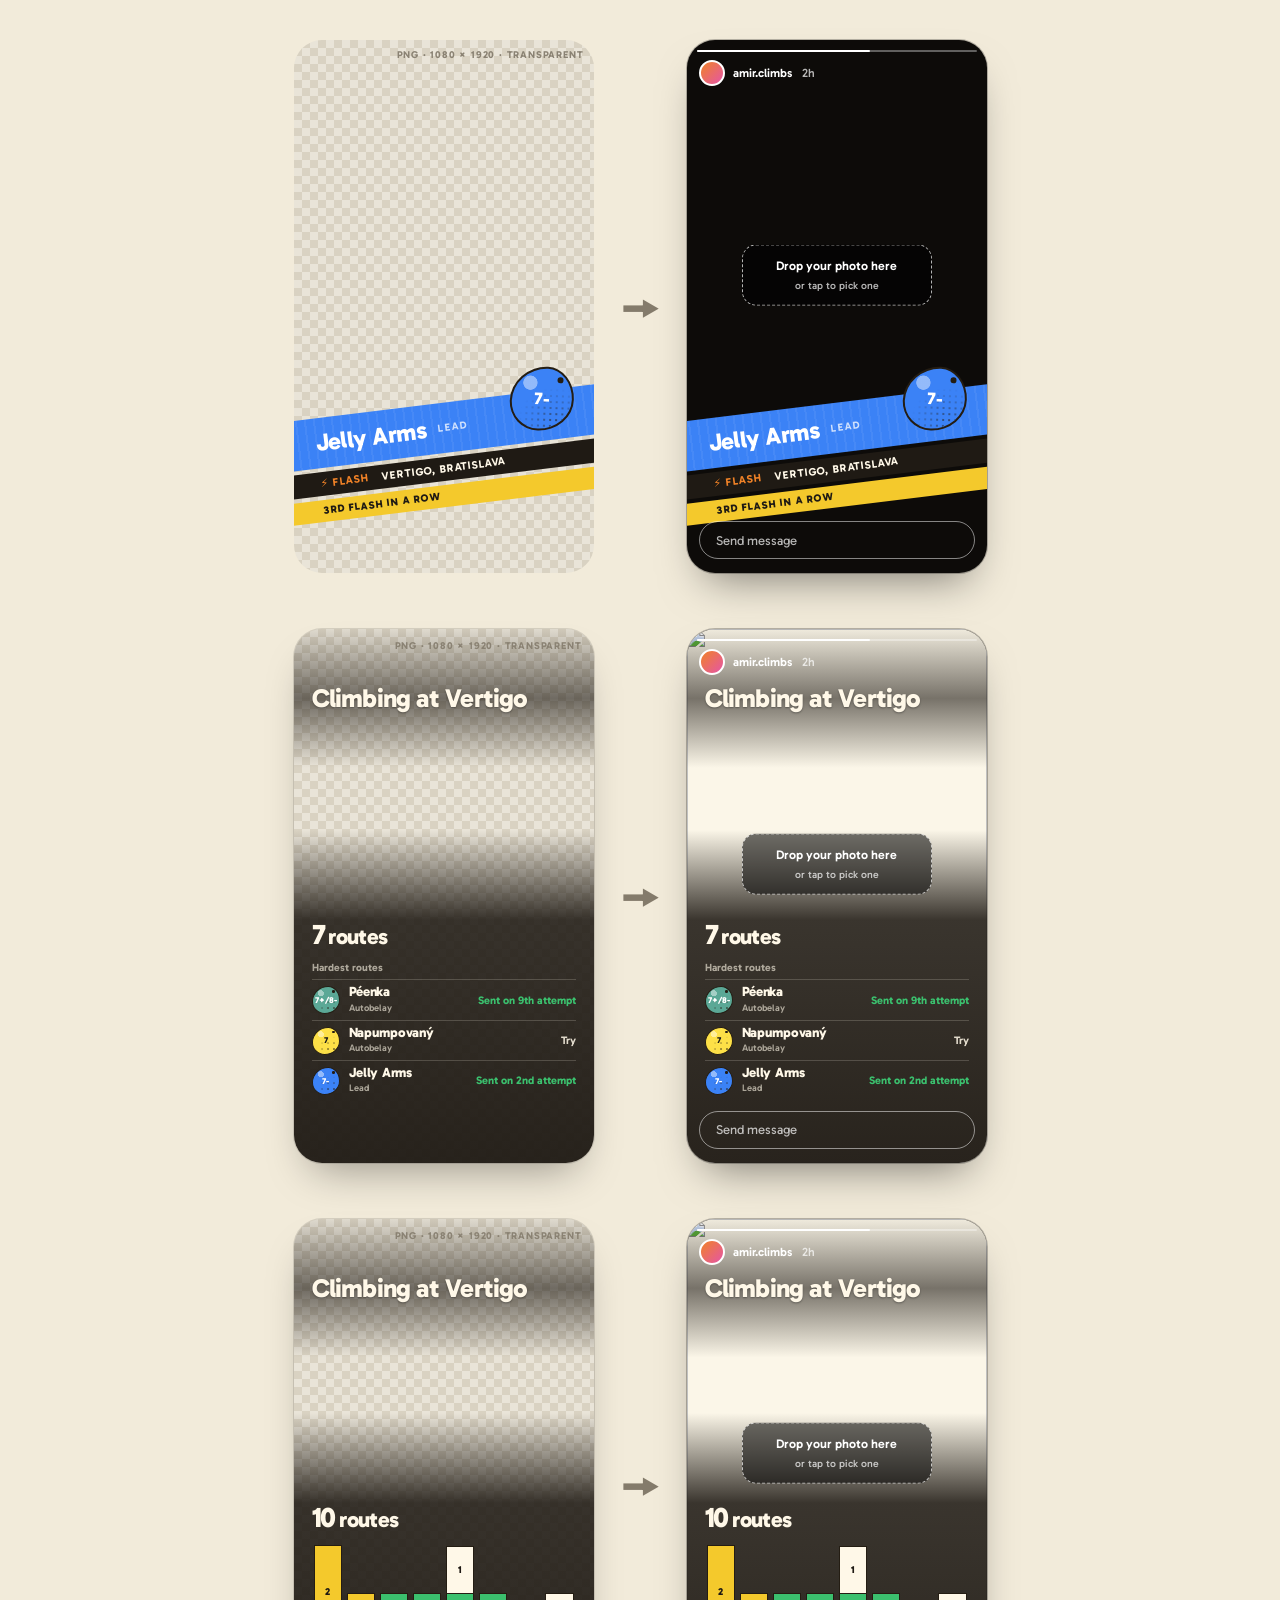
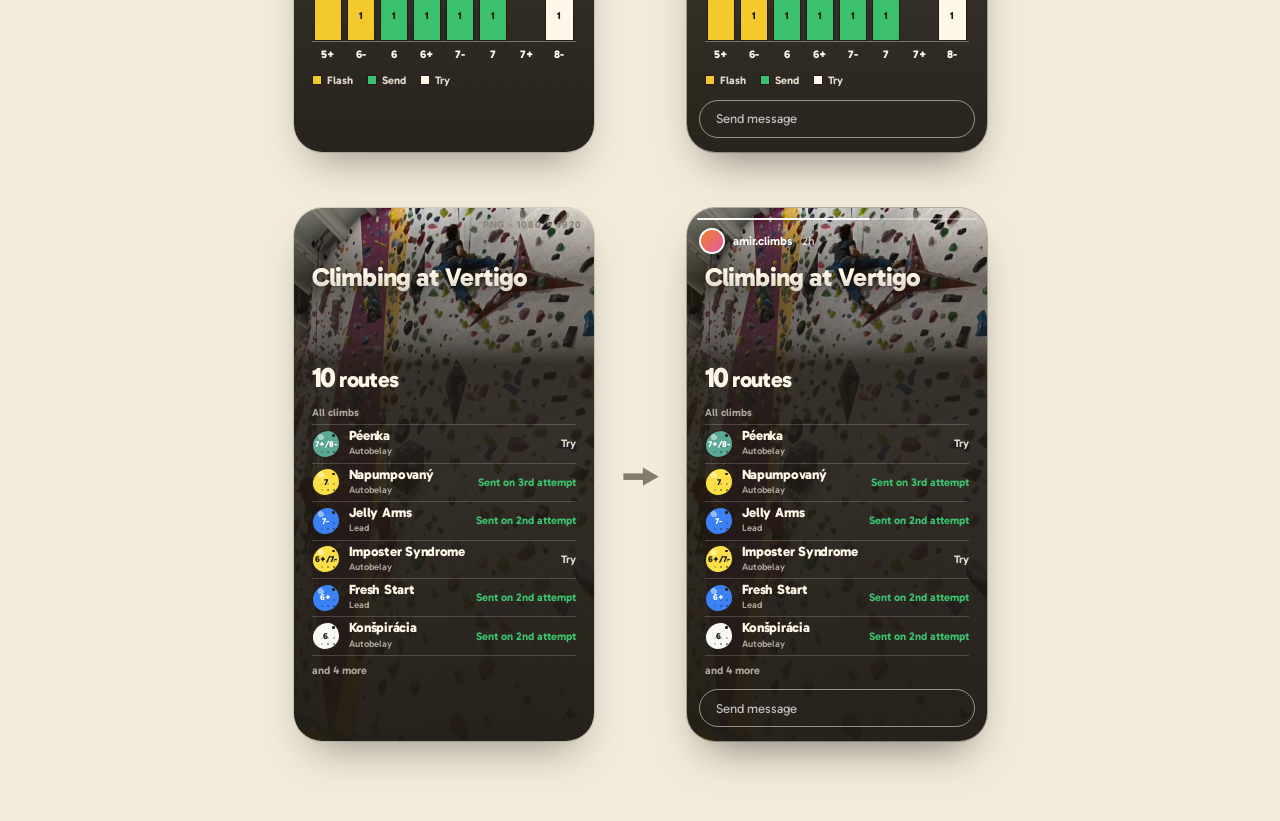
==== commit 109b3e1e: "Dark backing under the text" ====
--- a/index.html
+++ b/index.html
@@ -173,6 +173,14 @@
   .card.full .list { margin-top: 12px; }
   .card.full .li { padding: 4px 0; }
   .card.full .more { padding-top: 7px; border-top: 1px solid rgba(255,248,232,.18); font-size: 11px; font-weight: 700; color: rgba(255,248,232,.6); }
+  /* The dark backing belongs to the words, not to the frame: it covers the
+     block whatever its height, fades out 90px above it, and runs to the
+     bottom edge. The old fixed scrim is kept only for the top title. */
+  .card .scrim { background: linear-gradient(180deg, rgba(31,26,20,.05) 0%, rgba(31,26,20,.6) 13%, rgba(31,26,20,0) 26%) !important; }
+  .card .words::before { content: ""; position: absolute; left: -18px; right: -18px; top: -90px; bottom: -70px; z-index: -1;
+    background: linear-gradient(180deg, rgba(31,26,20,0) 0%, rgba(31,26,20,.88) 90px, rgba(31,26,20,.96) 100%); }
+  .card .words { z-index: 2; }
+  .card .ph { isolation: isolate; }
 </style>
 </head>
 <body>
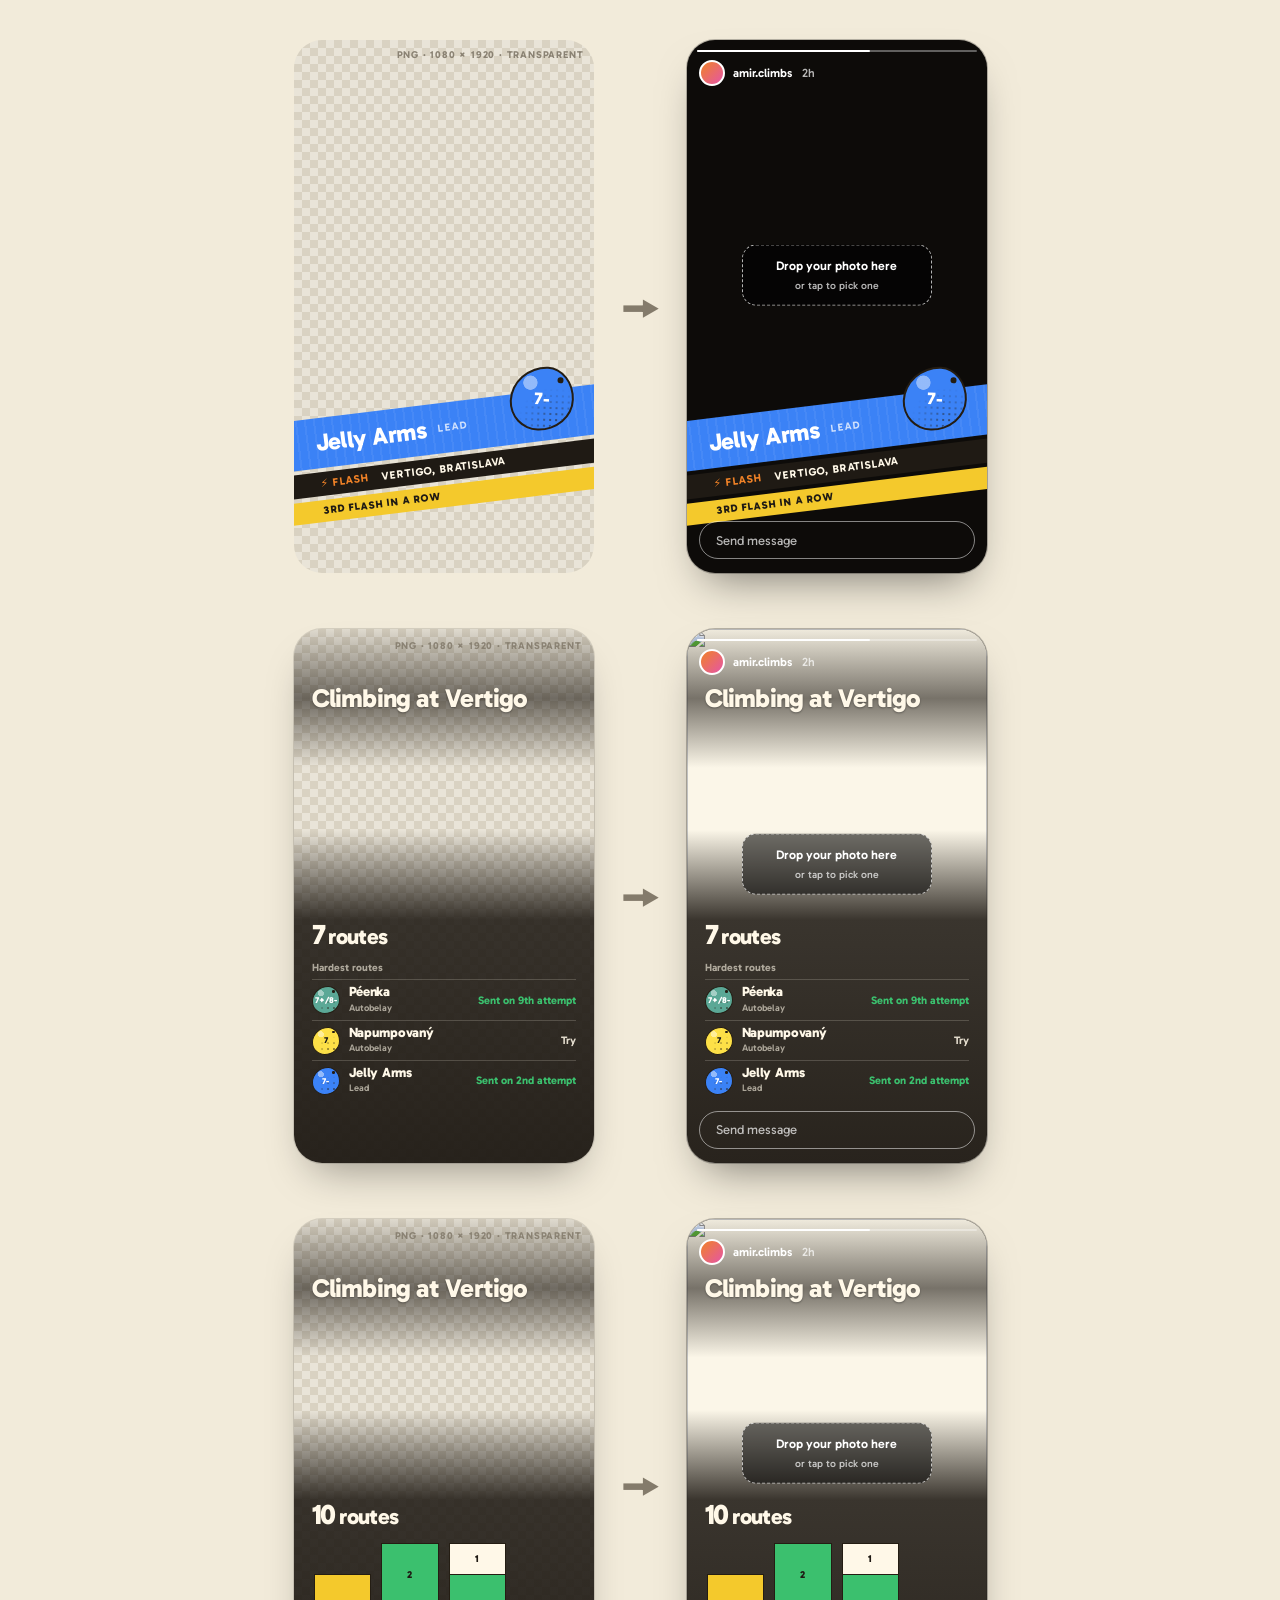
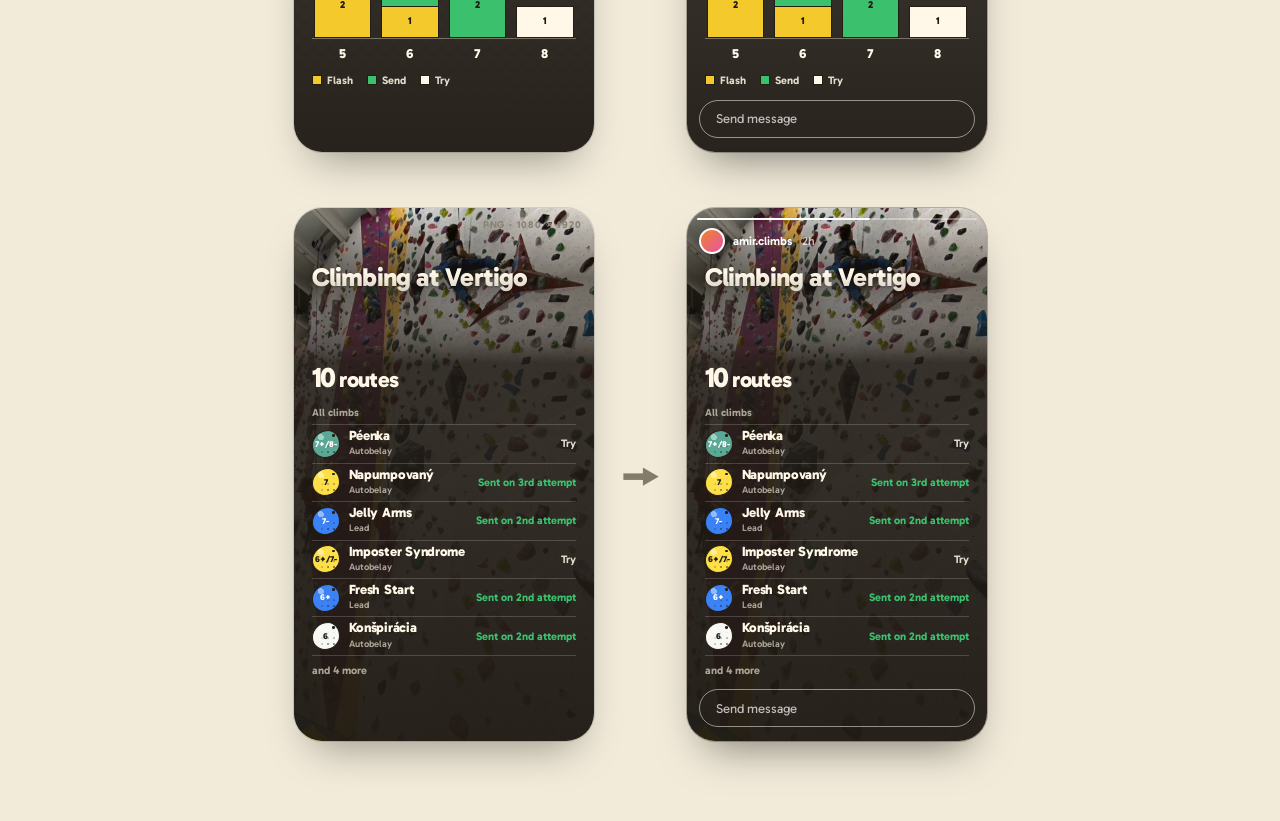
==== commit 99f6b3da: "Chart: whole-grade bars" ====
--- a/index.html
+++ b/index.html
@@ -151,15 +151,15 @@
      whole grade, stacked by outcome: flash, send, try. Three colours, one
      legend. Counts sit on the bars. */
   .card .chart { margin-top: 14px; }
-  .card .bars { display: flex; align-items: flex-end; gap: 5px; height: 96px; padding: 0 2px; border-bottom: 1.5px solid rgba(255,248,232,.35); }
+  .card .bars { display: flex; align-items: flex-end; gap: 10px; height: 96px; padding: 0 2px; border-bottom: 1.5px solid rgba(255,248,232,.35); }
   .card .bar { flex: 1; display: flex; flex-direction: column-reverse; justify-content: flex-start; height: 100%; }
   .card .seg { flex: none; height: calc(var(--u) * var(--k)); display: flex; align-items: center; justify-content: center; font-family: var(--font-display); font-weight: 800; font-size: 10px; color: var(--ink); border: 1.5px solid var(--ink-plate); }
   .card .seg + .seg { margin-bottom: -1.5px; }
   .card .seg.fl { background: var(--yellow); }
   .card .seg.se { background: var(--green-lit); }
   .card .seg.tr { background: var(--cream); color: var(--ink); }
-  .card .axis { display: flex; gap: 5px; padding: 5px 2px 0; }
-  .card .axis div { flex: 1; text-align: center; font-family: var(--font-display); font-weight: 800; font-size: 11px; color: var(--cream); }
+  .card .axis { display: flex; gap: 10px; padding: 5px 2px 0; }
+  .card .axis div { flex: 1; text-align: center; font-family: var(--font-display); font-weight: 800; font-size: 13px; color: var(--cream); }
   .card .legend { display: flex; gap: 14px; margin-top: 10px; font-size: 11px; font-weight: 700; color: rgba(255,248,232,.85); }
   .card .legend i { display: inline-block; width: 10px; height: 10px; border: 1.5px solid var(--ink-plate); margin-right: 5px; vertical-align: -1px; }
   .card .legend .fl i { background: var(--yellow); } .card .legend .se i { background: var(--green-lit); } .card .legend .tr i { background: var(--cream); }
@@ -334,12 +334,12 @@
   document.getElementById("drop2").addEventListener("click", function () { pick2.click(); });
   pick2.addEventListener("change", function () { useFile2(pick2.files[0]); });
 
-  // Every grade step from the lowest attempted to the highest, empty steps
-  // included, so the axis is the range the log defines. An in-between grade
-  // ("6+/7-") folds up onto its harder rung, the app's own rule. Per step:
-  // flash, send, try.
+  // Whole grades, the set chart's rule: 6-, 6 and 6+ are one bar, an
+  // in-between grade folds up onto its harder rung first. Steps are used
+  // only when whole grades would leave fewer than three bars (a session
+  // that lived inside one or two grades). Per bar: flash, send, try.
   var C = { gym: "Vertigo", n: [[10, "routes"]], photo: "vertigo",
-    buckets: [["5+", 2, 0, 0], ["6-", 1, 0, 0], ["6", 0, 1, 0], ["6+", 0, 1, 0], ["7-", 0, 1, 1], ["7", 0, 1, 0], ["7+", 0, 0, 0], ["8-", 0, 0, 1]] };
+    buckets: [["5", 2, 0, 0], ["6", 1, 2, 0], ["7", 0, 2, 1], ["8", 0, 0, 1]] };
   function chartHTML(b) {
     var max = Math.max.apply(null, b.map(function (x) { return x[1] + x[2] + x[3]; }));
     var u = Math.floor(96 / max);
